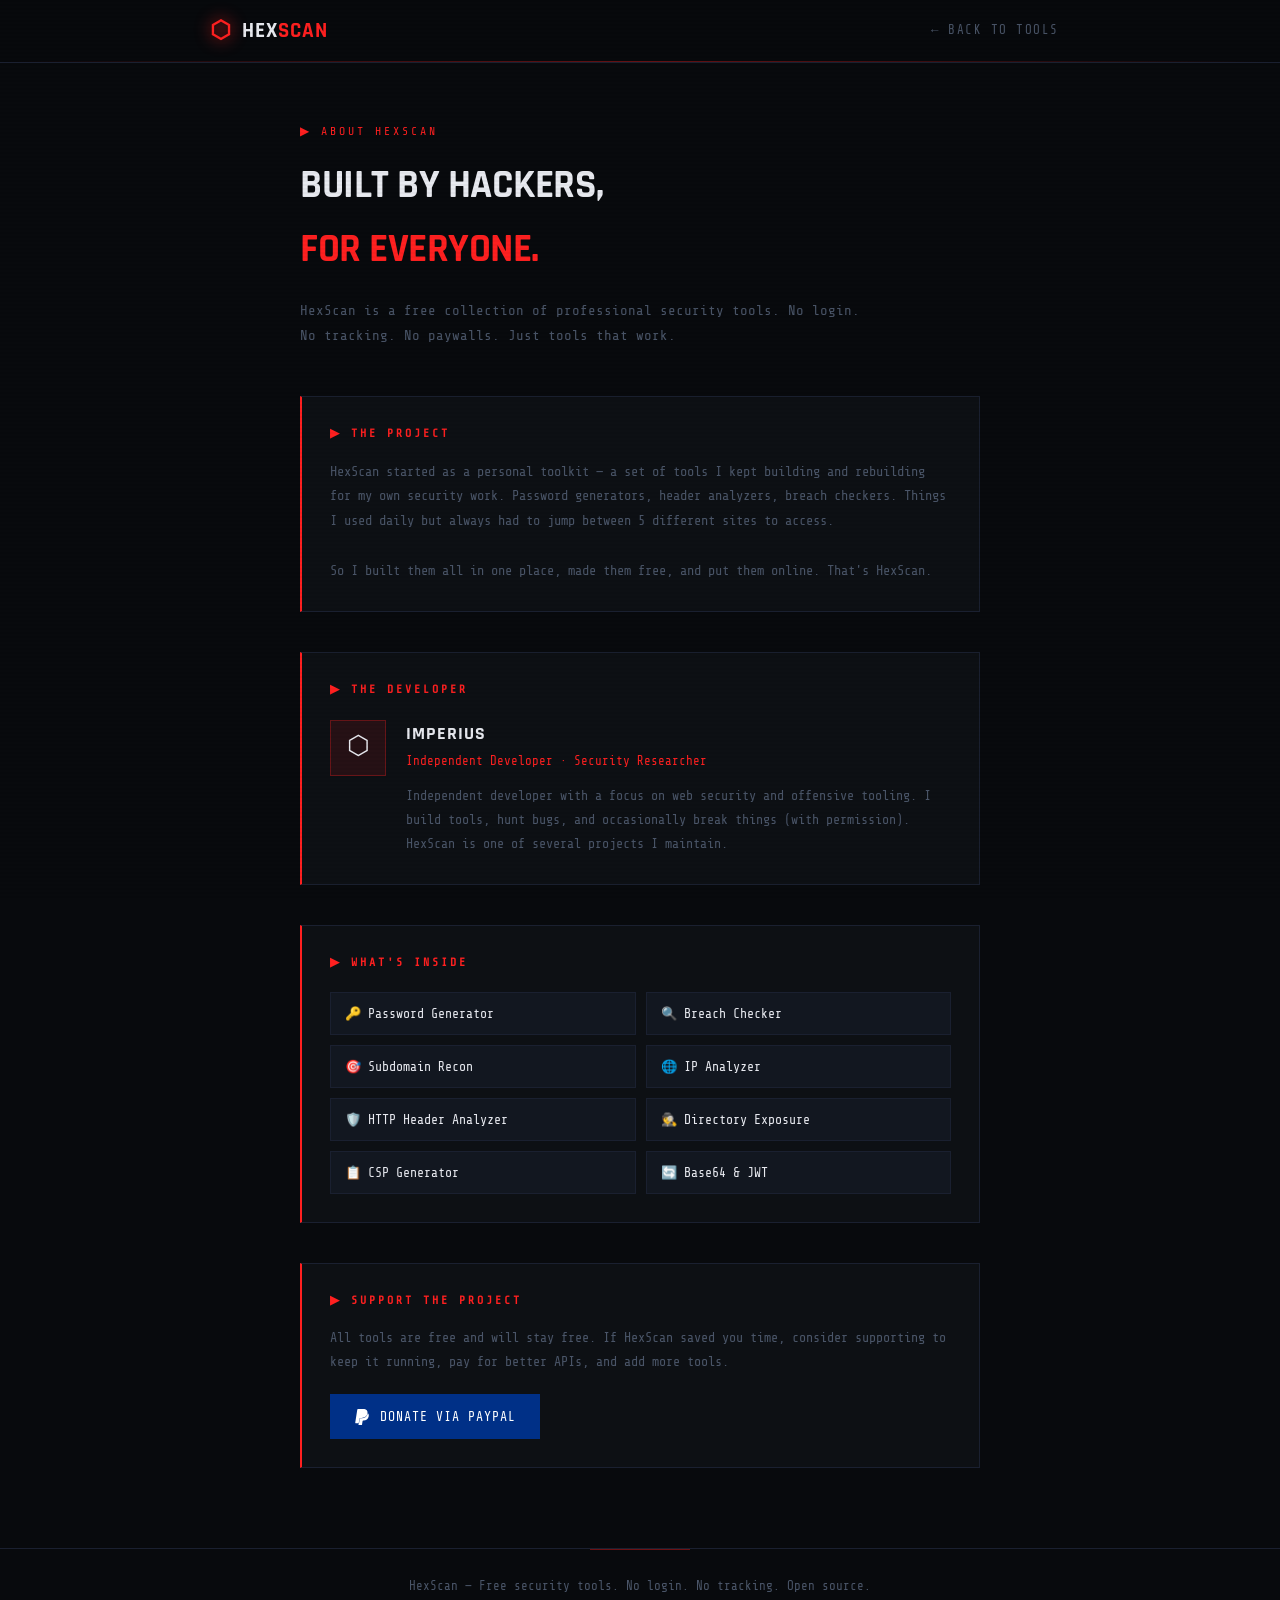
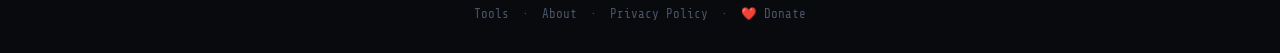
==== about.html @ 9b2f5ca5 "Initial commit - HexScan v1.0" ====
<!DOCTYPE html>
<html lang="en">
<head>
  <meta charset="UTF-8" />
  <meta name="viewport" content="width=device-width, initial-scale=1.0" />
  <title>About — HexScan</title>
  <meta name="description" content="HexScan is a free collection of online security tools built by imperius, an independent developer and security researcher." />
  <meta name="robots" content="index, follow" />
  <link rel="preconnect" href="https://fonts.googleapis.com" />
  <link href="https://fonts.googleapis.com/css2?family=Rajdhani:wght@400;500;600;700&family=Share+Tech+Mono&display=swap" rel="stylesheet" />
  <link rel="stylesheet" href="style.css" />
  <link rel="icon" type="image/svg+xml" href="favicon.svg" />
  <script async src="https://pagead2.googlesyndication.com/pagead/js/adsbygoogle.js?client=ca-pub-3698493513053471" crossorigin="anonymous"></script>
</head>
<body>

  <header class="site-header">
    <div class="container">
      <div class="logo">
        <span class="logo-icon">⬡</span>
        <span class="logo-text">Hex<strong>Scan</strong></span>
      </div>
      <nav class="nav">
        <a href="index.html">← Back to Tools</a>
      </nav>
    </div>
  </header>

  <main class="container" style="max-width:720px; padding-top:60px; padding-bottom:80px;">

    <!-- HERO -->
    <div style="margin-bottom:48px;">
      <div style="font-family:var(--font-mono);font-size:0.72rem;letter-spacing:3px;text-transform:uppercase;color:var(--accent);margin-bottom:12px;">▶ About HexScan</div>
      <h1 style="font-size:2.5rem;font-weight:700;text-transform:uppercase;letter-spacing:-0.5px;margin-bottom:16px;">
        Built by hackers,<br/><span style="color:var(--accent);">for everyone.</span>
      </h1>
      <p style="color:var(--text-muted);font-family:var(--font-mono);font-size:0.88rem;line-height:1.8;max-width:560px;">
        HexScan is a free collection of professional security tools. No login. No tracking. No paywalls. Just tools that work.
      </p>
    </div>

    <!-- ABOUT THE PROJECT -->
    <section style="margin-bottom:40px;padding:28px;background:var(--bg2);border:1px solid var(--border);border-left:2px solid var(--accent);">
      <h2 style="font-size:0.72rem;letter-spacing:3px;text-transform:uppercase;color:var(--accent);font-family:var(--font-mono);margin-bottom:16px;">▶ The Project</h2>
      <p style="color:var(--text-muted);font-family:var(--font-mono);font-size:0.85rem;line-height:1.8;">
        HexScan started as a personal toolkit — a set of tools I kept building and rebuilding for my own security work. Password generators, header analyzers, breach checkers. Things I used daily but always had to jump between 5 different sites to access.
      </p>
      <br/>
      <p style="color:var(--text-muted);font-family:var(--font-mono);font-size:0.85rem;line-height:1.8;">
        So I built them all in one place, made them free, and put them online. That's HexScan.
      </p>
    </section>

    <!-- ABOUT THE DEVELOPER -->
    <section style="margin-bottom:40px;padding:28px;background:var(--bg2);border:1px solid var(--border);border-left:2px solid var(--accent);">
      <h2 style="font-size:0.72rem;letter-spacing:3px;text-transform:uppercase;color:var(--accent);font-family:var(--font-mono);margin-bottom:20px;">▶ The Developer</h2>
      <div style="display:flex;gap:20px;align-items:flex-start;">
        <div style="width:56px;height:56px;background:rgba(255,32,32,0.1);border:1px solid rgba(255,32,32,0.3);display:flex;align-items:center;justify-content:center;font-size:1.6rem;flex-shrink:0;">⬡</div>
        <div>
          <div style="font-size:1.1rem;font-weight:700;letter-spacing:1px;text-transform:uppercase;margin-bottom:4px;">imperius</div>
          <div style="font-family:var(--font-mono);font-size:0.78rem;color:var(--accent);margin-bottom:12px;">Independent Developer · Security Researcher</div>
          <p style="color:var(--text-muted);font-family:var(--font-mono);font-size:0.83rem;line-height:1.8;">
            Independent developer with a focus on web security and offensive tooling. I build tools, hunt bugs, and occasionally break things (with permission). HexScan is one of several projects I maintain.
          </p>
        </div>
      </div>
    </section>

    <!-- TOOLS LIST -->
    <section style="margin-bottom:40px;padding:28px;background:var(--bg2);border:1px solid var(--border);border-left:2px solid var(--accent);">
      <h2 style="font-size:0.72rem;letter-spacing:3px;text-transform:uppercase;color:var(--accent);font-family:var(--font-mono);margin-bottom:20px;">▶ What's Inside</h2>
      <div style="display:grid;grid-template-columns:1fr 1fr;gap:10px;">
        <div style="font-family:var(--font-mono);font-size:0.82rem;padding:10px 14px;background:var(--bg3);border:1px solid var(--border);">🔑 Password Generator</div>
        <div style="font-family:var(--font-mono);font-size:0.82rem;padding:10px 14px;background:var(--bg3);border:1px solid var(--border);">🔍 Breach Checker</div>
        <div style="font-family:var(--font-mono);font-size:0.82rem;padding:10px 14px;background:var(--bg3);border:1px solid var(--border);">🎯 Subdomain Recon</div>
        <div style="font-family:var(--font-mono);font-size:0.82rem;padding:10px 14px;background:var(--bg3);border:1px solid var(--border);">🌐 IP Analyzer</div>
        <div style="font-family:var(--font-mono);font-size:0.82rem;padding:10px 14px;background:var(--bg3);border:1px solid var(--border);">🛡️ HTTP Header Analyzer</div>
        <div style="font-family:var(--font-mono);font-size:0.82rem;padding:10px 14px;background:var(--bg3);border:1px solid var(--border);">🕵️ Directory Exposure</div>
        <div style="font-family:var(--font-mono);font-size:0.82rem;padding:10px 14px;background:var(--bg3);border:1px solid var(--border);">📋 CSP Generator</div>
        <div style="font-family:var(--font-mono);font-size:0.82rem;padding:10px 14px;background:var(--bg3);border:1px solid var(--border);">🔄 Base64 & JWT</div>
      </div>
    </section>

    <!-- SUPPORT -->
    <section style="padding:28px;background:var(--bg2);border:1px solid var(--border);border-left:2px solid var(--accent);">
      <h2 style="font-size:0.72rem;letter-spacing:3px;text-transform:uppercase;color:var(--accent);font-family:var(--font-mono);margin-bottom:16px;">▶ Support the Project</h2>
      <p style="color:var(--text-muted);font-family:var(--font-mono);font-size:0.83rem;line-height:1.8;margin-bottom:20px;">
        All tools are free and will stay free. If HexScan saved you time, consider supporting to keep it running, pay for better APIs, and add more tools.
      </p>
      <a href="https://www.paypal.com/paypalme/imperius06" target="_blank" style="display:inline-flex;align-items:center;gap:10px;padding:12px 24px;background:#003087;color:#fff;text-decoration:none;font-family:var(--font-mono);font-size:0.82rem;letter-spacing:1px;text-transform:uppercase;transition:all 0.2s;">
        <svg width="16" height="16" viewBox="0 0 24 24" fill="currentColor"><path d="M7.076 21.337H2.47a.641.641 0 0 1-.633-.74L4.944.901C5.026.382 5.474 0 5.998 0h7.46c2.57 0 4.578.543 5.69 1.81 1.01 1.15 1.304 2.42 1.012 4.287-.023.143-.047.288-.077.437-.983 5.05-4.349 6.797-8.647 6.797h-2.19c-.524 0-.968.382-1.05.9l-1.12 7.106zm14.146-14.42a3.35 3.35 0 0 0-.607-.541c-.013.076-.026.175-.041.254-.93 4.778-4.005 7.201-9.138 7.201h-2.19a.563.563 0 0 0-.556.479l-1.187 7.527h-.506l-.24 1.516a.56.56 0 0 0 .554.647h3.882c.46 0 .85-.334.922-.788.06-.26.76-4.852.816-5.09a.932.932 0 0 1 .923-.788h.58c3.76 0 6.705-1.528 7.565-5.946.36-1.847.174-3.388-.777-4.471z"/></svg>
        Donate via PayPal
      </a>
    </section>

  </main>

  <footer class="site-footer">
    <div class="container">
      <p>HexScan — Free security tools. No login. No tracking. Open source.</p>
      <p class="footer-links">
        <a href="index.html">Tools</a> · <a href="about.html">About</a> · <a href="privacy.html">Privacy Policy</a> · <a href="https://www.paypal.com/paypalme/imperius06" target="_blank">❤️ Donate</a>
      </p>
    </div>
  </footer>

</body>
</html>
---- style.css ----
/* ═══════════════════════════════════════════
   HexScan — Red Team CSS
   Aesthetic: Aggressive dark / red team ops
   Fonts: Rajdhani (display) + Share Tech Mono
   ═══════════════════════════════════════════ */

@import url('https://fonts.googleapis.com/css2?family=Rajdhani:wght@400;500;600;700&family=Share+Tech+Mono&display=swap');

:root {
  --bg:        #080a0d;
  --bg2:       #0d1014;
  --bg3:       #121720;
  --border:    #1a2030;
  --border2:   #ff2020;
  --accent:    #ff2020;
  --accent2:   #ff6b00;
  --accent3:   #ff0050;
  --green:     #00ff88;
  --red:       #ff2020;
  --yellow:    #ffcc00;
  --text:      #e8eaf0;
  --text-muted:#4a5568;
  --font-display: 'Rajdhani', sans-serif;
  --font-mono:    'Share Tech Mono', monospace;
  --radius: 4px;
  --shadow: 0 0 30px rgba(255,32,32,0.08);
  --glow: 0 0 20px rgba(255,32,32,0.3);
}

*, *::before, *::after { box-sizing: border-box; margin: 0; padding: 0; }
html { scroll-behavior: smooth; }

body {
  background: var(--bg);
  color: var(--text);
  font-family: var(--font-display);
  min-height: 100vh;
  line-height: 1.6;
  cursor: default;
}

/* Scanline overlay effect */
body::before {
  content: '';
  position: fixed;
  inset: 0;
  background: repeating-linear-gradient(
    0deg,
    transparent,
    transparent 2px,
    rgba(0,0,0,0.03) 2px,
    rgba(0,0,0,0.03) 4px
  );
  pointer-events: none;
  z-index: 9999;
}

/* ── LAYOUT ── */
.container {
  max-width: 900px;
  margin: 0 auto;
  padding: 0 20px;
}

/* ── HEADER ── */
.site-header {
  position: sticky;
  top: 0;
  z-index: 100;
  background: rgba(8,10,13,0.95);
  backdrop-filter: blur(12px);
  border-bottom: 1px solid var(--border);
  padding: 12px 0;
}

.site-header::after {
  content: '';
  position: absolute;
  bottom: 0;
  left: 0;
  right: 0;
  height: 1px;
  background: linear-gradient(90deg, transparent, var(--accent), transparent);
  opacity: 0.4;
}

.site-header .container {
  display: flex;
  align-items: center;
  justify-content: space-between;
  flex-wrap: wrap;
  gap: 12px;
}

.logo {
  display: flex;
  align-items: center;
  gap: 10px;
  font-size: 1.3rem;
  font-weight: 700;
  letter-spacing: 1px;
  text-transform: uppercase;
}

.logo-icon {
  color: var(--accent);
  font-size: 1.5rem;
  filter: drop-shadow(0 0 8px var(--accent));
  animation: pulse-red 3s ease-in-out infinite;
}

@keyframes pulse-red {
  0%, 100% { filter: drop-shadow(0 0 6px rgba(255,32,32,0.6)); }
  50%       { filter: drop-shadow(0 0 14px rgba(255,32,32,1)); }
}

.logo-text strong { color: var(--accent); }

.nav {
  display: flex;
  gap: 4px;
  flex-wrap: wrap;
  align-items: center;
}

.nav a {
  color: var(--text-muted);
  text-decoration: none;
  font-size: 0.78rem;
  letter-spacing: 1.5px;
  text-transform: uppercase;
  padding: 5px 10px;
  border: 1px solid transparent;
  transition: all 0.2s;
  font-family: var(--font-mono);
}

.nav a:hover {
  color: var(--accent);
  border-color: rgba(255,32,32,0.3);
  background: rgba(255,32,32,0.05);
}

/* ── NAV DONATE ── */
.nav-donate {
  background: rgba(255,32,32,0.1) !important;
  border: 1px solid rgba(255,32,32,0.4) !important;
  color: var(--accent) !important;
  padding: 5px 12px !important;
  border-radius: 2px !important;
}

.nav-donate:hover {
  background: rgba(255,32,32,0.2) !important;
  box-shadow: var(--glow) !important;
}

/* ── HERO ── */
.hero {
  position: relative;
  overflow: hidden;
  padding: 80px 0 60px;
  text-align: center;
}

/* Grid background */
.hero-grid-bg {
  position: absolute;
  inset: 0;
  background-image:
    linear-gradient(rgba(255,32,32,0.06) 1px, transparent 1px),
    linear-gradient(90deg, rgba(255,32,32,0.06) 1px, transparent 1px);
  background-size: 40px 40px;
  mask-image: radial-gradient(ellipse 80% 70% at 50% 50%, black 20%, transparent 100%);
  pointer-events: none;
}

/* Corner brackets */
.hero::before, .hero::after {
  content: '';
  position: absolute;
  width: 60px;
  height: 60px;
  border-color: var(--accent);
  border-style: solid;
  opacity: 0.3;
}
.hero::before { top: 20px; left: 20px; border-width: 2px 0 0 2px; }
.hero::after  { bottom: 20px; right: 20px; border-width: 0 2px 2px 0; }

.hero-badge {
  display: inline-flex;
  align-items: center;
  gap: 8px;
  background: rgba(255,32,32,0.08);
  border: 1px solid rgba(255,32,32,0.3);
  color: var(--accent);
  font-family: var(--font-mono);
  font-size: 0.72rem;
  letter-spacing: 2px;
  text-transform: uppercase;
  padding: 5px 16px;
  margin-bottom: 28px;
  animation: fadeDown 0.5s ease both;
}

.hero-badge::before {
  content: '▶';
  font-size: 0.6rem;
  animation: blink 1s step-end infinite;
}

@keyframes blink { 50% { opacity: 0; } }

.hero-title {
  font-size: clamp(2.4rem, 7vw, 4.5rem);
  font-weight: 700;
  line-height: 1.05;
  letter-spacing: -1px;
  text-transform: uppercase;
  margin-bottom: 16px;
  animation: fadeDown 0.5s 0.1s ease both;
}

.hero-title em {
  font-style: normal;
  color: var(--accent);
  text-shadow: 0 0 30px rgba(255,32,32,0.5), 0 0 60px rgba(255,32,32,0.2);
}

.hero-subtitle {
  color: var(--text-muted);
  font-size: 0.95rem;
  font-family: var(--font-mono);
  max-width: 500px;
  margin: 0 auto 36px;
  animation: fadeDown 0.5s 0.2s ease both;
}

.hero-tools-grid {
  display: flex;
  flex-wrap: wrap;
  gap: 8px;
  justify-content: center;
  animation: fadeDown 0.5s 0.3s ease both;
}

.hero-chip {
  background: var(--bg3);
  border: 1px solid var(--border);
  color: var(--text-muted);
  text-decoration: none;
  padding: 6px 14px;
  font-family: var(--font-mono);
  font-size: 0.78rem;
  letter-spacing: 0.5px;
  transition: all 0.2s;
  clip-path: polygon(8px 0%, 100% 0%, calc(100% - 8px) 100%, 0% 100%);
}

.hero-chip:hover {
  border-color: var(--accent);
  color: var(--accent);
  background: rgba(255,32,32,0.08);
  box-shadow: 0 0 12px rgba(255,32,32,0.2);
}

/* ── TOOLS CONTAINER ── */
.tools-container {
  display: flex;
  flex-direction: column;
  gap: 24px;
  padding-top: 40px;
  padding-bottom: 80px;
}

/* ── CATEGORY HEADERS ── */
.category-header {
  display: flex;
  align-items: center;
  gap: 14px;
  margin: 48px 0 20px;
  padding-bottom: 14px;
  border-bottom: 1px solid var(--border);
  position: relative;
}

.category-header:first-child { margin-top: 0; }

.category-header::after {
  content: '';
  position: absolute;
  bottom: -1px;
  left: 0;
  width: 80px;
  height: 1px;
  background: var(--accent);
  box-shadow: 0 0 8px var(--accent);
}

.category-icon { font-size: 1.2rem; }

.category-title {
  font-family: var(--font-mono);
  font-size: 0.7rem;
  font-weight: 700;
  letter-spacing: 3px;
  text-transform: uppercase;
  color: var(--accent);
}

.category-desc {
  font-size: 0.78rem;
  color: var(--text-muted);
  font-family: var(--font-mono);
  margin-top: 2px;
}

.category-line {
  flex: 1;
  height: 1px;
  background: linear-gradient(to right, var(--border), transparent);
}

/* ── TOOL CARDS ── */
.tool-card {
  background: var(--bg2);
  border: 1px solid var(--border);
  border-left: 2px solid var(--accent);
  overflow: hidden;
  box-shadow: var(--shadow);
  transition: border-color 0.3s, box-shadow 0.3s;
  position: relative;
}

.tool-card::before {
  content: '';
  position: absolute;
  top: 0;
  left: 0;
  right: 0;
  height: 1px;
  background: linear-gradient(90deg, var(--accent), transparent);
  opacity: 0;
  transition: opacity 0.3s;
}

.tool-card:hover {
  border-color: rgba(255,32,32,0.4);
  box-shadow: 0 0 30px rgba(255,32,32,0.1), inset 0 0 30px rgba(255,32,32,0.02);
}

.tool-card:hover::before { opacity: 1; }

.tool-header {
  display: flex;
  align-items: flex-start;
  gap: 16px;
  padding: 22px 26px 0;
}

.tool-icon { font-size: 1.6rem; line-height: 1; }

.tool-title {
  font-size: 1.1rem;
  font-weight: 700;
  letter-spacing: 1px;
  text-transform: uppercase;
  color: var(--text);
}

.tool-desc {
  color: var(--text-muted);
  font-size: 0.82rem;
  margin-top: 3px;
  font-family: var(--font-mono);
}

.tool-body { padding: 18px 26px 26px; }

/* ── INPUTS ── */
.text-input {
  background: var(--bg3);
  border: 1px solid var(--border);
  border-radius: 0;
  color: var(--text);
  font-family: var(--font-mono);
  font-size: 0.88rem;
  padding: 10px 14px;
  width: 100%;
  transition: border-color 0.2s, box-shadow 0.2s;
  outline: none;
}

.text-input:focus {
  border-color: var(--accent);
  box-shadow: 0 0 0 1px rgba(255,32,32,0.3), inset 0 0 10px rgba(255,32,32,0.03);
}

.textarea {
  background: var(--bg3);
  border: 1px solid var(--border);
  border-radius: 0;
  color: var(--text);
  font-family: var(--font-mono);
  font-size: 0.82rem;
  padding: 12px 14px;
  width: 100%;
  min-height: 100px;
  resize: vertical;
  outline: none;
  transition: border-color 0.2s;
}

.textarea.tall { min-height: 130px; }
.textarea:focus { border-color: var(--accent); }

.input-row {
  display: flex;
  gap: 8px;
  align-items: stretch;
}

.input-row .text-input { flex: 1; }

/* ── BUTTONS ── */
.btn-primary {
  background: var(--accent);
  color: #000;
  border: none;
  border-radius: 0;
  font-family: var(--font-mono);
  font-weight: 700;
  font-size: 0.82rem;
  padding: 10px 22px;
  cursor: pointer;
  margin-top: 12px;
  transition: all 0.2s;
  letter-spacing: 1.5px;
  text-transform: uppercase;
  position: relative;
  overflow: hidden;
}

.btn-primary::before {
  content: '';
  position: absolute;
  top: 0; left: -100%;
  width: 100%; height: 100%;
  background: linear-gradient(90deg, transparent, rgba(255,255,255,0.2), transparent);
  transition: left 0.4s;
}

.btn-primary:hover {
  background: #ff4444;
  box-shadow: 0 0 20px rgba(255,32,32,0.5);
  transform: translateY(-1px);
}

.btn-primary:hover::before { left: 100%; }
.btn-primary:active { transform: translateY(0); }

.copy-btn {
  background: transparent;
  border: 1px solid var(--border);
  color: var(--text-muted);
  border-radius: 0;
  font-family: var(--font-mono);
  font-size: 0.72rem;
  padding: 4px 10px;
  cursor: pointer;
  transition: all 0.2s;
  white-space: nowrap;
  letter-spacing: 1px;
  text-transform: uppercase;
}

.copy-btn:hover {
  border-color: var(--accent);
  color: var(--accent);
  box-shadow: 0 0 8px rgba(255,32,32,0.2);
}

/* ── OUTPUT BOX ── */
.output-box {
  display: flex;
  align-items: center;
  justify-content: space-between;
  gap: 12px;
  background: var(--bg3);
  border: 1px solid var(--border);
  border-left: 2px solid var(--accent);
  padding: 12px 14px;
  margin-top: 12px;
  min-height: 46px;
}

.mono {
  font-family: var(--font-mono);
  font-size: 0.88rem;
  word-break: break-all;
  flex: 1;
}

.small { font-size: 0.78rem; }

/* ── OPTIONS ROW ── */
.options-row {
  display: flex;
  flex-wrap: wrap;
  gap: 16px;
  margin-top: 12px;
  font-size: 0.82rem;
  color: var(--text-muted);
  font-family: var(--font-mono);
  align-items: center;
}

.options-row label {
  display: flex;
  align-items: center;
  gap: 6px;
  cursor: pointer;
}

.options-row input[type="checkbox"] { accent-color: var(--accent); }
.options-row input[type="range"] { accent-color: var(--accent); width: 100px; }

/* ── STRENGTH BAR ── */
.strength-bar-wrap {
  display: flex;
  align-items: center;
  gap: 10px;
  margin-top: 10px;
}

.strength-bar {
  height: 3px;
  border-radius: 0;
  transition: width 0.3s, background 0.3s;
  width: 0%;
  box-shadow: 0 0 6px currentColor;
}

/* ── TABS ── */
.tabs {
  display: flex;
  gap: 0;
  margin-bottom: 14px;
  border-bottom: 1px solid var(--border);
}

.tab {
  background: transparent;
  border: none;
  border-bottom: 2px solid transparent;
  color: var(--text-muted);
  font-family: var(--font-mono);
  font-size: 0.78rem;
  letter-spacing: 1.5px;
  text-transform: uppercase;
  padding: 8px 16px;
  cursor: pointer;
  margin-bottom: -1px;
  transition: all 0.2s;
}

.tab.active {
  color: var(--accent);
  border-bottom-color: var(--accent);
  text-shadow: 0 0 8px rgba(255,32,32,0.5);
}

.tab:hover:not(.active) { color: var(--text); }

.tab-panel { display: none; }
.tab-panel.active { display: block; }

/* ── RESULTS ── */
.result-box {
  margin-top: 12px;
  padding: 12px 16px;
  border-left: 3px solid var(--border);
  font-family: var(--font-mono);
  font-size: 0.85rem;
  background: var(--bg3);
}

.result-box.safe    { border-left-color: var(--green); color: var(--green); background: rgba(0,255,136,0.04); }
.result-box.danger  { border-left-color: var(--red);   color: var(--red);   background: rgba(255,32,32,0.04); }
.result-box.warning { border-left-color: var(--yellow); color: var(--yellow); background: rgba(255,204,0,0.04); }

.result-list {
  margin-top: 14px;
  display: flex;
  flex-direction: column;
  gap: 6px;
}

.result-item {
  display: flex;
  align-items: flex-start;
  gap: 10px;
  padding: 10px 14px;
  border: 1px solid var(--border);
  font-size: 0.83rem;
  background: var(--bg3);
  transition: border-color 0.2s;
}

.result-item.pass { border-left: 3px solid var(--green); }
.result-item.fail { border-left: 3px solid var(--red); }
.result-item.warn { border-left: 3px solid var(--yellow); }

.result-item .label {
  font-weight: 700;
  min-width: 200px;
  font-family: var(--font-mono);
  font-size: 0.8rem;
  letter-spacing: 0.5px;
}

.result-item .detail { color: var(--text-muted); font-family: var(--font-mono); font-size: 0.78rem; }

/* ── CODE OUTPUT ── */
.code-output {
  background: var(--bg3);
  border: 1px solid var(--border);
  border-left: 2px solid var(--accent);
  padding: 14px;
  font-family: var(--font-mono);
  font-size: 0.78rem;
  overflow-x: auto;
  margin-top: 12px;
  white-space: pre-wrap;
  word-break: break-all;
}

/* ── CSP GRID ── */
.csp-grid { display: flex; flex-direction: column; gap: 10px; }

.csp-row {
  display: grid;
  grid-template-columns: 130px 1fr;
  align-items: center;
  gap: 12px;
}

.csp-row label {
  font-family: var(--font-mono);
  font-size: 0.78rem;
  color: var(--accent);
  text-align: right;
  letter-spacing: 0.5px;
}

/* ── MISC ── */
.hidden { display: none !important; }
.mt { margin-top: 12px; }

.tool-note {
  font-size: 0.75rem;
  color: var(--text-muted);
  margin-top: 10px;
  font-family: var(--font-mono);
}

.tool-note a { color: var(--accent); text-decoration: none; }

/* ── AD SLOT ── */
.ad-slot {
  text-align: center;
  padding: 20px 0;
  min-height: 90px;
  background: var(--bg2);
  border: 1px dashed var(--border);
  display: flex;
  align-items: center;
  justify-content: center;
  color: var(--text-muted);
  font-size: 0.72rem;
  font-family: var(--font-mono);
}

/* ── TOAST ── */
.toast {
  position: fixed;
  bottom: 24px;
  right: 24px;
  background: var(--accent);
  color: #000;
  font-family: var(--font-mono);
  font-weight: 700;
  padding: 10px 20px;
  font-size: 0.82rem;
  letter-spacing: 1px;
  text-transform: uppercase;
  opacity: 0;
  transform: translateY(10px);
  transition: all 0.3s;
  pointer-events: none;
  z-index: 999;
  clip-path: polygon(8px 0%, 100% 0%, calc(100% - 8px) 100%, 0% 100%);
}

.toast.show { opacity: 1; transform: translateY(0); }

/* ── DONATION SECTION ── */
.donation-section { padding: 40px 0 20px; }

.donation-card {
  background: var(--bg2);
  border: 1px solid var(--border);
  border-left: 2px solid var(--accent);
  padding: 32px 36px;
  display: flex;
  align-items: center;
  justify-content: space-between;
  gap: 32px;
  flex-wrap: wrap;
  position: relative;
  overflow: hidden;
}

.donation-card::before {
  content: '';
  position: absolute;
  top: 0; left: 0; right: 0;
  height: 1px;
  background: linear-gradient(90deg, var(--accent), transparent);
  opacity: 0.5;
}

.donation-left { display: flex; gap: 20px; align-items: flex-start; flex: 1; }
.donation-icon { font-size: 2rem; line-height: 1; }

.donation-title {
  font-size: 1.1rem;
  font-weight: 700;
  letter-spacing: 2px;
  text-transform: uppercase;
  margin-bottom: 8px;
  color: var(--text);
}

.donation-desc {
  color: var(--text-muted);
  font-size: 0.82rem;
  font-family: var(--font-mono);
  max-width: 380px;
  line-height: 1.6;
  margin-bottom: 14px;
}

.donation-perks { display: flex; gap: 8px; flex-wrap: wrap; }

.perk {
  background: rgba(255,32,32,0.08);
  border: 1px solid rgba(255,32,32,0.25);
  color: var(--accent);
  font-size: 0.72rem;
  padding: 3px 10px;
  font-family: var(--font-mono);
  letter-spacing: 1px;
}

.donation-right { display: flex; flex-direction: column; align-items: center; gap: 8px; }

.donation-btn {
  display: flex;
  align-items: center;
  gap: 10px;
  padding: 12px 24px;
  font-family: var(--font-mono);
  font-weight: 700;
  font-size: 0.82rem;
  text-decoration: none;
  transition: all 0.2s;
  white-space: nowrap;
  letter-spacing: 1px;
  text-transform: uppercase;
}

.donation-btn.paypal {
  background: #003087;
  color: #fff;
  border: 1px solid #003087;
}

.donation-btn.paypal:hover {
  background: #0070e0;
  box-shadow: 0 0 20px rgba(0,112,224,0.4);
  transform: translateY(-2px);
}

.donation-note { font-size: 0.72rem; color: var(--text-muted); font-family: var(--font-mono); }

/* ── FOOTER ── */
.site-footer {
  border-top: 1px solid var(--border);
  padding: 28px 0;
  text-align: center;
  color: var(--text-muted);
  font-size: 0.78rem;
  font-family: var(--font-mono);
  position: relative;
}

.site-footer::before {
  content: '';
  position: absolute;
  top: 0; left: 50%;
  transform: translateX(-50%);
  width: 100px;
  height: 1px;
  background: var(--accent);
  opacity: 0.4;
}

.footer-links { margin-top: 8px; }
.footer-links a { color: var(--text-muted); text-decoration: none; margin: 0 6px; transition: color 0.2s; }
.footer-links a:hover { color: var(--accent); }

/* ── ANIMATIONS ── */
@keyframes fadeDown {
  from { opacity: 0; transform: translateY(-12px); }
  to   { opacity: 1; transform: translateY(0); }
}

/* ── RESPONSIVE ── */
@media (max-width: 600px) {
  .tool-header { flex-direction: column; gap: 8px; }
  .csp-row { grid-template-columns: 1fr; }
  .csp-row label { text-align: left; }
  .input-row { flex-direction: column; }
  .nav a { font-size: 0.7rem; padding: 4px 6px; }
  .donation-card { padding: 20px; }
  .donation-left { flex-direction: column; gap: 10px; }
  .hero-title { letter-spacing: -0.5px; }
}
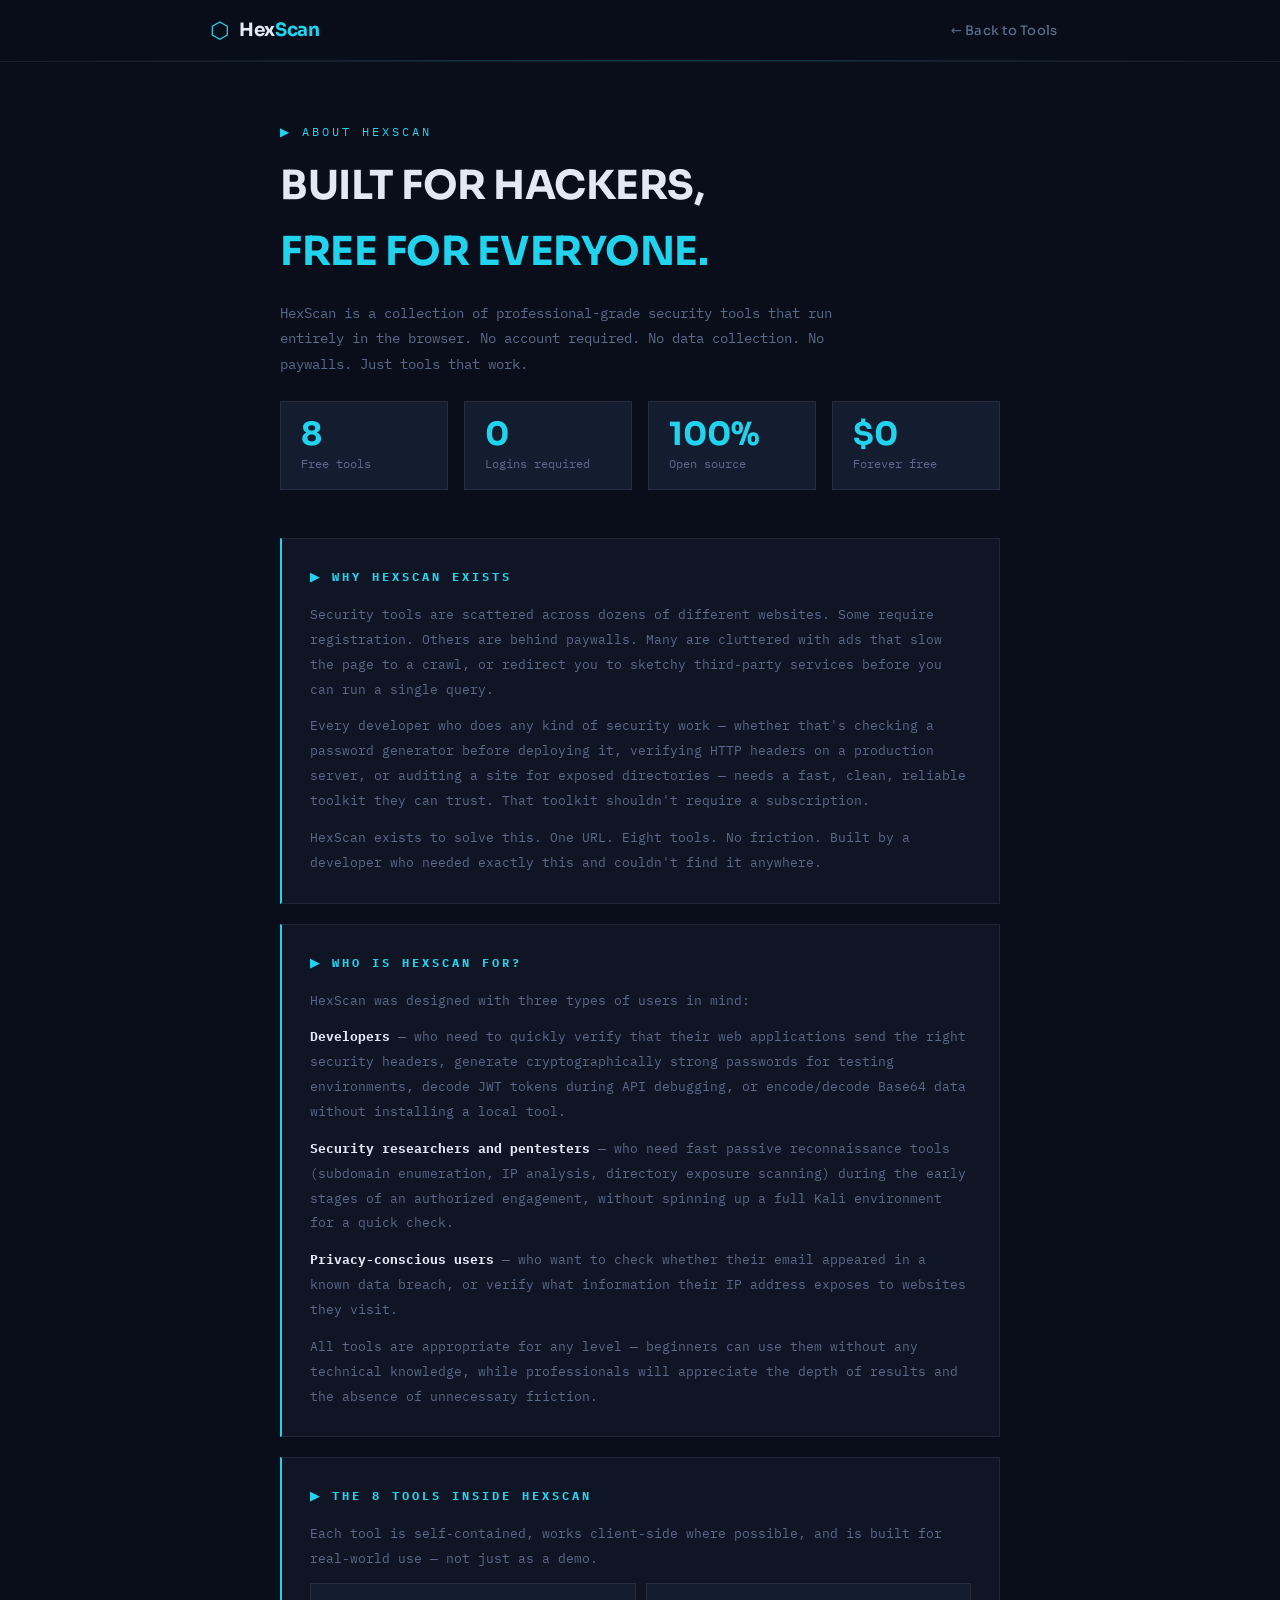
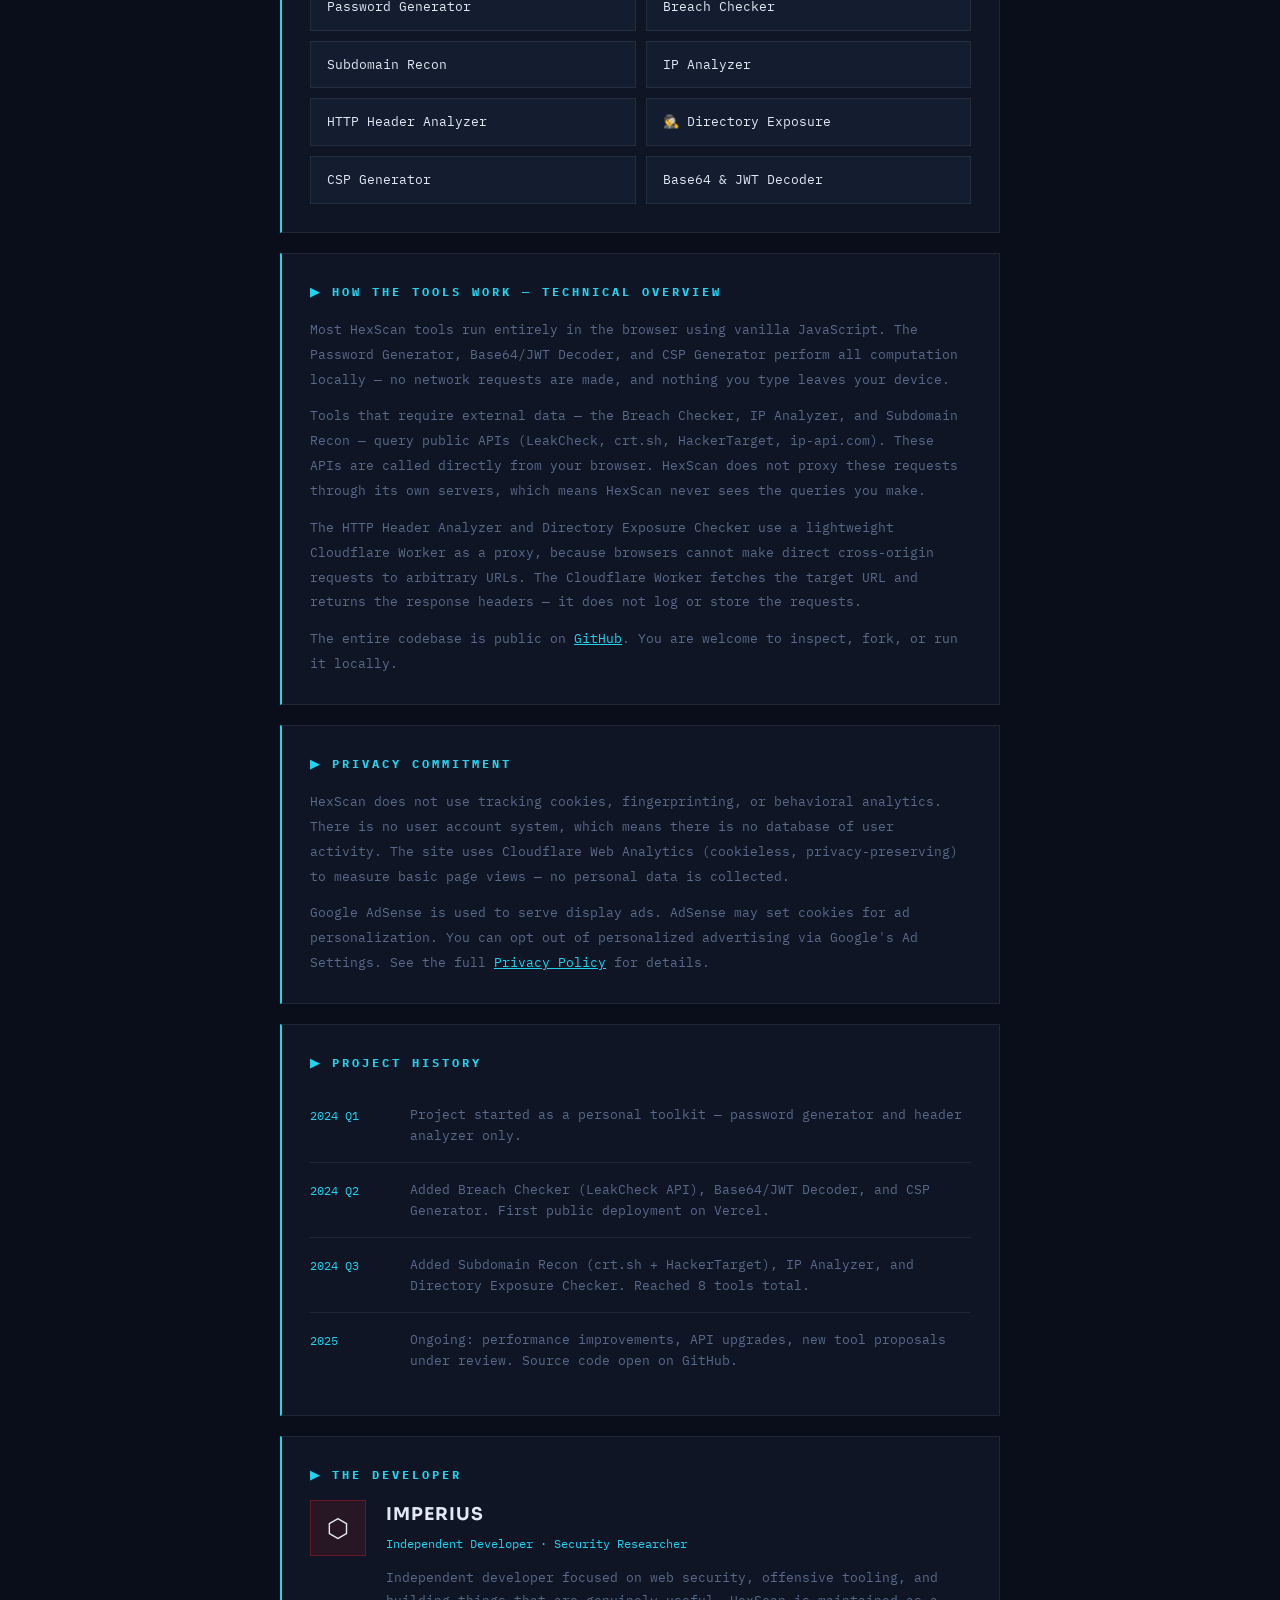
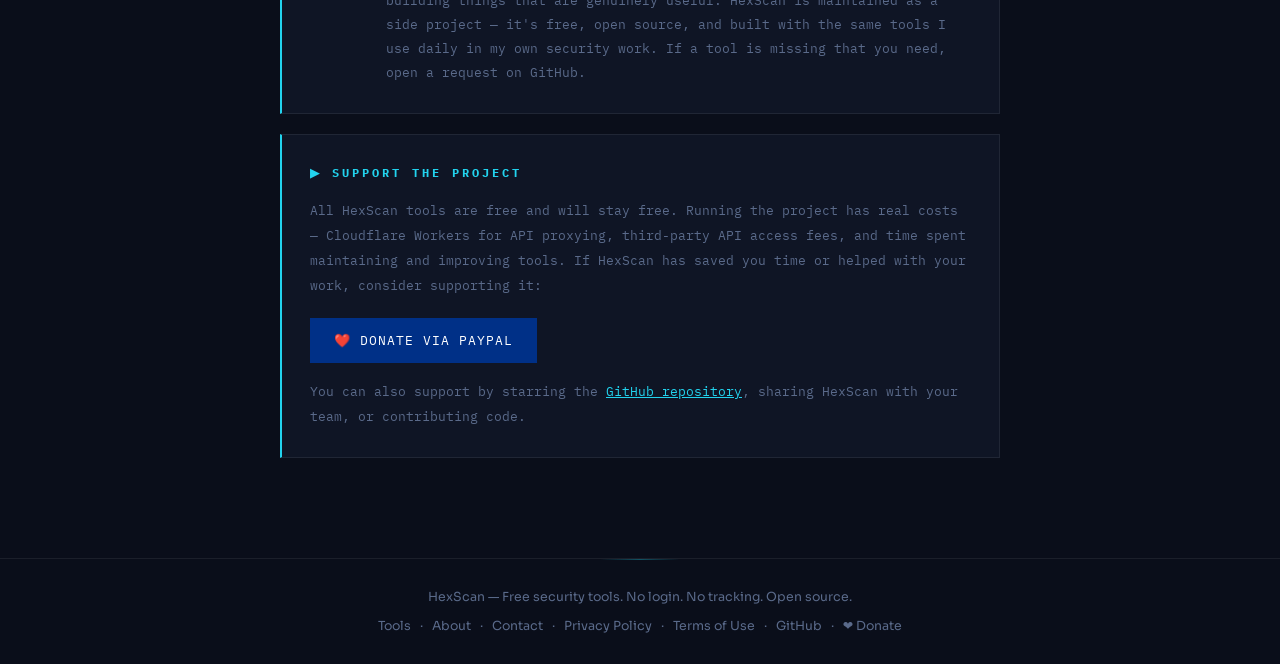
==== commit b88012aa: "Revise About page content and layout Updated the About page with new content and structure, includin" ====
--- a/about.html
+++ b/about.html
@@ -1,108 +1,184 @@
 <!DOCTYPE html>
 <html lang="en">
 <head>
-  <meta charset="UTF-8" />
-  <meta name="viewport" content="width=device-width, initial-scale=1.0" />
-  <title>About — HexScan</title>
-  <meta name="description" content="HexScan is a free collection of online security tools built by imperius, an independent developer and security researcher." />
-  <meta name="robots" content="index, follow" />
-  <link rel="preconnect" href="https://fonts.googleapis.com" />
-  <link href="https://fonts.googleapis.com/css2?family=Rajdhani:wght@400;500;600;700&family=Share+Tech+Mono&display=swap" rel="stylesheet" />
-  <link rel="stylesheet" href="style.css" />
-  <link rel="icon" type="image/svg+xml" href="favicon.svg" />
-  <script async src="https://pagead2.googlesyndication.com/pagead/js/adsbygoogle.js?client=ca-pub-3698493513053471" crossorigin="anonymous"></script>
+<meta charset="UTF-8" />
+<meta name="viewport" content="width=device-width, initial-scale=1.0" />
+<title>About HexScan — Free Security Tools for Developers & Pentesters</title>
+<meta name="description" content="HexScan is a free, open-source collection of 8 professional security tools built for developers and pentesters. No login, no tracking, no paywalls. Learn about the project, its mission, and the tools inside." />
+<meta name="robots" content="index, follow" />
+<link rel="canonical" href="https://hexscan-tools.vercel.app/about.html" />
+<meta property="og:title" content="About HexScan — Free Security Tools" />
+<meta property="og:description" content="HexScan is a free collection of online security tools built by imperius, an independent developer and security researcher." />
+<meta property="og:url" content="https://hexscan-tools.vercel.app/about.html" />
+<meta property="og:type" content="website" />
+<link rel="preconnect" href="https://fonts.googleapis.com" />
+<link href="https://fonts.googleapis.com/css2?family=Rajdhani:wght@400;500;600;700&family=Share+Tech+Mono&display=swap" rel="stylesheet" />
+<link rel="stylesheet" href="style.css" />
+<link rel="icon" type="image/svg+xml" href="favicon.svg" />
+<script async src="https://pagead2.googlesyndication.com/pagead/js/adsbygoogle.js?client=ca-pub-3698493513053471" crossorigin="anonymous"></script>
+<style>
+  .about-section { padding: 28px; background: var(--bg2); border: 1px solid var(--border); border-left: 2px solid var(--accent); margin-bottom: 20px; }
+  .about-section h2 { font-family: var(--font-mono); font-size: 0.72rem; letter-spacing: 3px; text-transform: uppercase; color: var(--accent); margin-bottom: 16px; }
+  .about-section p { font-family: var(--font-mono); font-size: 0.84rem; color: var(--text-muted); line-height: 1.85; margin-bottom: 12px; }
+  .about-section p:last-child { margin-bottom: 0; }
+  .tool-grid-about { display: grid; grid-template-columns: 1fr 1fr; gap: 10px; margin-top: 8px; }
+  .tool-chip-about { font-family: var(--font-mono); font-size: 0.82rem; padding: 12px 16px; background: var(--bg3); border: 1px solid var(--border); color: var(--text); text-decoration: none; transition: border-color 0.2s; display: block; }
+  .tool-chip-about:hover { border-color: rgba(255,32,32,0.4); color: var(--accent); }
+  .stat-row { display: flex; gap: 16px; margin-top: 8px; flex-wrap: wrap; }
+  .stat-box { padding: 16px 20px; background: var(--bg3); border: 1px solid var(--border); flex: 1; min-width: 120px; }
+  .stat-num { font-size: 2rem; font-weight: 700; color: var(--accent); font-family: var(--font-sans); display: block; line-height: 1; }
+  .stat-label { font-family: var(--font-mono); font-size: 0.72rem; color: var(--text-muted); margin-top: 4px; display: block; }
+  .timeline-item { display: flex; gap: 20px; padding: 16px 0; border-bottom: 1px solid var(--border); }
+  .timeline-item:last-child { border-bottom: none; }
+  .timeline-date { font-family: var(--font-mono); font-size: 0.72rem; color: var(--accent); min-width: 80px; padding-top: 2px; }
+  .timeline-text { font-family: var(--font-mono); font-size: 0.82rem; color: var(--text-muted); line-height: 1.6; }
+  @media (max-width: 600px) { .tool-grid-about { grid-template-columns: 1fr; } .stat-row { flex-direction: column; } }
+</style>
 </head>
 <body>
+<header class="site-header">
+  <div class="container">
+    <div class="logo">
+      <span class="logo-icon">⬡</span>
+      <span class="logo-text">Hex<strong>Scan</strong></span>
+    </div>
+    <nav class="nav">
+      <a href="index.html">← Back to Tools</a>
+    </nav>
+  </div>
+</header>
 
-  <header class="site-header">
-    <div class="container">
-      <div class="logo">
-        <span class="logo-icon">⬡</span>
-        <span class="logo-text">Hex<strong>Scan</strong></span>
+<main class="container" style="max-width:760px; padding-top:60px; padding-bottom:80px;">
+
+  <!-- HERO -->
+  <div style="margin-bottom:48px;">
+    <div style="font-family:var(--font-mono);font-size:0.72rem;letter-spacing:3px;text-transform:uppercase;color:var(--accent);margin-bottom:12px;">▶ About HexScan</div>
+    <h1 style="font-size:2.5rem;font-weight:700;text-transform:uppercase;letter-spacing:-0.5px;margin-bottom:16px;">
+      Built for hackers,<br/><span style="color:var(--accent);">free for everyone.</span>
+    </h1>
+    <p style="color:var(--text-muted);font-family:var(--font-mono);font-size:0.88rem;line-height:1.8;max-width:600px;">
+      HexScan is a collection of professional-grade security tools that run entirely in the browser.
+      No account required. No data collection. No paywalls. Just tools that work.
+    </p>
+    <div class="stat-row" style="margin-top:24px;">
+      <div class="stat-box"><span class="stat-num">8</span><span class="stat-label">Free tools</span></div>
+      <div class="stat-box"><span class="stat-num">0</span><span class="stat-label">Logins required</span></div>
+      <div class="stat-box"><span class="stat-num">100%</span><span class="stat-label">Open source</span></div>
+      <div class="stat-box"><span class="stat-num">$0</span><span class="stat-label">Forever free</span></div>
+    </div>
+  </div>
+
+  <!-- THE PROBLEM -->
+  <div class="about-section">
+    <h2>▶ Why HexScan exists</h2>
+    <p>Security tools are scattered across dozens of different websites. Some require registration. Others are behind paywalls. Many are cluttered with ads that slow the page to a crawl, or redirect you to sketchy third-party services before you can run a single query.</p>
+    <p>Every developer who does any kind of security work — whether that's checking a password generator before deploying it, verifying HTTP headers on a production server, or auditing a site for exposed directories — needs a fast, clean, reliable toolkit they can trust. That toolkit shouldn't require a subscription.</p>
+    <p>HexScan exists to solve this. One URL. Eight tools. No friction. Built by a developer who needed exactly this and couldn't find it anywhere.</p>
+  </div>
+
+  <!-- WHO IT'S FOR -->
+  <div class="about-section">
+    <h2>▶ Who is HexScan for?</h2>
+    <p>HexScan was designed with three types of users in mind:</p>
+    <p><strong style="color:var(--text)">Developers</strong> — who need to quickly verify that their web applications send the right security headers, generate cryptographically strong passwords for testing environments, decode JWT tokens during API debugging, or encode/decode Base64 data without installing a local tool.</p>
+    <p><strong style="color:var(--text)">Security researchers and pentesters</strong> — who need fast passive reconnaissance tools (subdomain enumeration, IP analysis, directory exposure scanning) during the early stages of an authorized engagement, without spinning up a full Kali environment for a quick check.</p>
+    <p><strong style="color:var(--text)">Privacy-conscious users</strong> — who want to check whether their email appeared in a known data breach, or verify what information their IP address exposes to websites they visit.</p>
+    <p>All tools are appropriate for any level — beginners can use them without any technical knowledge, while professionals will appreciate the depth of results and the absence of unnecessary friction.</p>
+  </div>
+
+  <!-- THE TOOLS -->
+  <div class="about-section">
+    <h2>▶ The 8 tools inside HexScan</h2>
+    <p>Each tool is self-contained, works client-side where possible, and is built for real-world use — not just as a demo.</p>
+    <div class="tool-grid-about">
+      <a href="tools/password-generator.html" class="tool-chip-about"> Password Generator</a>
+      <a href="tools/breach-checker.html" class="tool-chip-about"> Breach Checker</a>
+      <a href="tools/subdomain-recon.html" class="tool-chip-about"> Subdomain Recon</a>
+      <a href="tools/ip-analyzer.html" class="tool-chip-about">IP Analyzer</a>
+      <a href="tools/http-header-analyzer.html" class="tool-chip-about"> HTTP Header Analyzer</a>
+      <a href="tools/directory-exposure.html" class="tool-chip-about">🕵️ Directory Exposure</a>
+      <a href="tools/csp-generator.html" class="tool-chip-about"> CSP Generator</a>
+      <a href="tools/base64-jwt.html" class="tool-chip-about"> Base64 &amp; JWT Decoder</a>
+    </div>
+  </div>
+
+  <!-- HOW IT WORKS -->
+  <div class="about-section">
+    <h2>▶ How the tools work — technical overview</h2>
+    <p>Most HexScan tools run entirely in the browser using vanilla JavaScript. The Password Generator, Base64/JWT Decoder, and CSP Generator perform all computation locally — no network requests are made, and nothing you type leaves your device.</p>
+    <p>Tools that require external data — the Breach Checker, IP Analyzer, and Subdomain Recon — query public APIs (LeakCheck, crt.sh, HackerTarget, ip-api.com). These APIs are called directly from your browser. HexScan does not proxy these requests through its own servers, which means HexScan never sees the queries you make.</p>
+    <p>The HTTP Header Analyzer and Directory Exposure Checker use a lightweight Cloudflare Worker as a proxy, because browsers cannot make direct cross-origin requests to arbitrary URLs. The Cloudflare Worker fetches the target URL and returns the response headers — it does not log or store the requests.</p>
+    <p>The entire codebase is public on <a href="https://github.com/imperius06/hexscan" target="_blank" style="color:var(--accent)">GitHub</a>. You are welcome to inspect, fork, or run it locally.</p>
+  </div>
+
+  <!-- PRIVACY COMMITMENT -->
+  <div class="about-section">
+    <h2>▶ Privacy commitment</h2>
+    <p>HexScan does not use tracking cookies, fingerprinting, or behavioral analytics. There is no user account system, which means there is no database of user activity. The site uses Cloudflare Web Analytics (cookieless, privacy-preserving) to measure basic page views — no personal data is collected.</p>
+    <p>Google AdSense is used to serve display ads. AdSense may set cookies for ad personalization. You can opt out of personalized advertising via Google's Ad Settings. See the full <a href="privacy.html" style="color:var(--accent)">Privacy Policy</a> for details.</p>
+  </div>
+
+  <!-- TIMELINE / ROADMAP -->
+  <div class="about-section">
+    <h2>▶ Project history</h2>
+    <div class="timeline-item">
+      <div class="timeline-date">2024 Q1</div>
+      <div class="timeline-text">Project started as a personal toolkit — password generator and header analyzer only.</div>
+    </div>
+    <div class="timeline-item">
+      <div class="timeline-date">2024 Q2</div>
+      <div class="timeline-text">Added Breach Checker (LeakCheck API), Base64/JWT Decoder, and CSP Generator. First public deployment on Vercel.</div>
+    </div>
+    <div class="timeline-item">
+      <div class="timeline-date">2024 Q3</div>
+      <div class="timeline-text">Added Subdomain Recon (crt.sh + HackerTarget), IP Analyzer, and Directory Exposure Checker. Reached 8 tools total.</div>
+    </div>
+    <div class="timeline-item">
+      <div class="timeline-date">2025</div>
+      <div class="timeline-text">Ongoing: performance improvements, API upgrades, new tool proposals under review. Source code open on GitHub.</div>
+    </div>
+  </div>
+
+  <!-- ABOUT THE DEV -->
+  <div class="about-section">
+    <h2>▶ The developer</h2>
+    <div style="display:flex;gap:20px;align-items:flex-start;">
+      <div style="width:56px;height:56px;background:rgba(255,32,32,0.1);border:1px solid rgba(255,32,32,0.3);display:flex;align-items:center;justify-content:center;font-size:1.6rem;flex-shrink:0;">⬡</div>
+      <div>
+        <div style="font-size:1.1rem;font-weight:700;letter-spacing:1px;text-transform:uppercase;margin-bottom:4px;">imperius</div>
+        <div style="font-family:var(--font-mono);font-size:0.78rem;color:var(--accent);margin-bottom:12px;">Independent Developer · Security Researcher</div>
+        <p style="font-family:var(--font-mono);font-size:0.83rem;color:var(--text-muted);line-height:1.8;margin:0;">
+          Independent developer focused on web security, offensive tooling, and building things that are genuinely useful. HexScan is maintained as a side project — it's free, open source, and built with the same tools I use daily in my own security work. If a tool is missing that you need, open a request on GitHub.
+        </p>
       </div>
-      <nav class="nav">
-        <a href="index.html">← Back to Tools</a>
-      </nav>
     </div>
-  </header>
+  </div>
 
-  <main class="container" style="max-width:720px; padding-top:60px; padding-bottom:80px;">
+  <!-- SUPPORT -->
+  <div class="about-section">
+    <h2>▶ Support the project</h2>
+    <p>All HexScan tools are free and will stay free. Running the project has real costs — Cloudflare Workers for API proxying, third-party API access fees, and time spent maintaining and improving tools. If HexScan has saved you time or helped with your work, consider supporting it:</p>
+    <a href="https://www.paypal.com/paypalme/imperius06" target="_blank" style="display:inline-flex;align-items:center;gap:10px;padding:12px 24px;background:#003087;color:#fff;text-decoration:none;font-family:var(--font-mono);font-size:0.82rem;letter-spacing:1px;text-transform:uppercase;margin-top:8px;">
+      ❤️ Donate via PayPal
+    </a>
+    <p style="margin-top:16px;">You can also support by starring the <a href="https://github.com/imperius06/hexscan" target="_blank" style="color:var(--accent)">GitHub repository</a>, sharing HexScan with your team, or contributing code.</p>
+  </div>
 
-    <!-- HERO -->
-    <div style="margin-bottom:48px;">
-      <div style="font-family:var(--font-mono);font-size:0.72rem;letter-spacing:3px;text-transform:uppercase;color:var(--accent);margin-bottom:12px;">▶ About HexScan</div>
-      <h1 style="font-size:2.5rem;font-weight:700;text-transform:uppercase;letter-spacing:-0.5px;margin-bottom:16px;">
-        Built by hackers,<br/><span style="color:var(--accent);">for everyone.</span>
-      </h1>
-      <p style="color:var(--text-muted);font-family:var(--font-mono);font-size:0.88rem;line-height:1.8;max-width:560px;">
-        HexScan is a free collection of professional security tools. No login. No tracking. No paywalls. Just tools that work.
-      </p>
-    </div>
+</main>
 
-    <!-- ABOUT THE PROJECT -->
-    <section style="margin-bottom:40px;padding:28px;background:var(--bg2);border:1px solid var(--border);border-left:2px solid var(--accent);">
-      <h2 style="font-size:0.72rem;letter-spacing:3px;text-transform:uppercase;color:var(--accent);font-family:var(--font-mono);margin-bottom:16px;">▶ The Project</h2>
-      <p style="color:var(--text-muted);font-family:var(--font-mono);font-size:0.85rem;line-height:1.8;">
-        HexScan started as a personal toolkit — a set of tools I kept building and rebuilding for my own security work. Password generators, header analyzers, breach checkers. Things I used daily but always had to jump between 5 different sites to access.
-      </p>
-      <br/>
-      <p style="color:var(--text-muted);font-family:var(--font-mono);font-size:0.85rem;line-height:1.8;">
-        So I built them all in one place, made them free, and put them online. That's HexScan.
-      </p>
-    </section>
-
-    <!-- ABOUT THE DEVELOPER -->
-    <section style="margin-bottom:40px;padding:28px;background:var(--bg2);border:1px solid var(--border);border-left:2px solid var(--accent);">
-      <h2 style="font-size:0.72rem;letter-spacing:3px;text-transform:uppercase;color:var(--accent);font-family:var(--font-mono);margin-bottom:20px;">▶ The Developer</h2>
-      <div style="display:flex;gap:20px;align-items:flex-start;">
-        <div style="width:56px;height:56px;background:rgba(255,32,32,0.1);border:1px solid rgba(255,32,32,0.3);display:flex;align-items:center;justify-content:center;font-size:1.6rem;flex-shrink:0;">⬡</div>
-        <div>
-          <div style="font-size:1.1rem;font-weight:700;letter-spacing:1px;text-transform:uppercase;margin-bottom:4px;">imperius</div>
-          <div style="font-family:var(--font-mono);font-size:0.78rem;color:var(--accent);margin-bottom:12px;">Independent Developer · Security Researcher</div>
-          <p style="color:var(--text-muted);font-family:var(--font-mono);font-size:0.83rem;line-height:1.8;">
-            Independent developer with a focus on web security and offensive tooling. I build tools, hunt bugs, and occasionally break things (with permission). HexScan is one of several projects I maintain.
-          </p>
-        </div>
-      </div>
-    </section>
-
-    <!-- TOOLS LIST -->
-    <section style="margin-bottom:40px;padding:28px;background:var(--bg2);border:1px solid var(--border);border-left:2px solid var(--accent);">
-      <h2 style="font-size:0.72rem;letter-spacing:3px;text-transform:uppercase;color:var(--accent);font-family:var(--font-mono);margin-bottom:20px;">▶ What's Inside</h2>
-      <div style="display:grid;grid-template-columns:1fr 1fr;gap:10px;">
-        <div style="font-family:var(--font-mono);font-size:0.82rem;padding:10px 14px;background:var(--bg3);border:1px solid var(--border);">🔑 Password Generator</div>
-        <div style="font-family:var(--font-mono);font-size:0.82rem;padding:10px 14px;background:var(--bg3);border:1px solid var(--border);">🔍 Breach Checker</div>
-        <div style="font-family:var(--font-mono);font-size:0.82rem;padding:10px 14px;background:var(--bg3);border:1px solid var(--border);">🎯 Subdomain Recon</div>
-        <div style="font-family:var(--font-mono);font-size:0.82rem;padding:10px 14px;background:var(--bg3);border:1px solid var(--border);">🌐 IP Analyzer</div>
-        <div style="font-family:var(--font-mono);font-size:0.82rem;padding:10px 14px;background:var(--bg3);border:1px solid var(--border);">🛡️ HTTP Header Analyzer</div>
-        <div style="font-family:var(--font-mono);font-size:0.82rem;padding:10px 14px;background:var(--bg3);border:1px solid var(--border);">🕵️ Directory Exposure</div>
-        <div style="font-family:var(--font-mono);font-size:0.82rem;padding:10px 14px;background:var(--bg3);border:1px solid var(--border);">📋 CSP Generator</div>
-        <div style="font-family:var(--font-mono);font-size:0.82rem;padding:10px 14px;background:var(--bg3);border:1px solid var(--border);">🔄 Base64 & JWT</div>
-      </div>
-    </section>
-
-    <!-- SUPPORT -->
-    <section style="padding:28px;background:var(--bg2);border:1px solid var(--border);border-left:2px solid var(--accent);">
-      <h2 style="font-size:0.72rem;letter-spacing:3px;text-transform:uppercase;color:var(--accent);font-family:var(--font-mono);margin-bottom:16px;">▶ Support the Project</h2>
-      <p style="color:var(--text-muted);font-family:var(--font-mono);font-size:0.83rem;line-height:1.8;margin-bottom:20px;">
-        All tools are free and will stay free. If HexScan saved you time, consider supporting to keep it running, pay for better APIs, and add more tools.
-      </p>
-      <a href="https://www.paypal.com/paypalme/imperius06" target="_blank" style="display:inline-flex;align-items:center;gap:10px;padding:12px 24px;background:#003087;color:#fff;text-decoration:none;font-family:var(--font-mono);font-size:0.82rem;letter-spacing:1px;text-transform:uppercase;transition:all 0.2s;">
-        <svg width="16" height="16" viewBox="0 0 24 24" fill="currentColor"><path d="M7.076 21.337H2.47a.641.641 0 0 1-.633-.74L4.944.901C5.026.382 5.474 0 5.998 0h7.46c2.57 0 4.578.543 5.69 1.81 1.01 1.15 1.304 2.42 1.012 4.287-.023.143-.047.288-.077.437-.983 5.05-4.349 6.797-8.647 6.797h-2.19c-.524 0-.968.382-1.05.9l-1.12 7.106zm14.146-14.42a3.35 3.35 0 0 0-.607-.541c-.013.076-.026.175-.041.254-.93 4.778-4.005 7.201-9.138 7.201h-2.19a.563.563 0 0 0-.556.479l-1.187 7.527h-.506l-.24 1.516a.56.56 0 0 0 .554.647h3.882c.46 0 .85-.334.922-.788.06-.26.76-4.852.816-5.09a.932.932 0 0 1 .923-.788h.58c3.76 0 6.705-1.528 7.565-5.946.36-1.847.174-3.388-.777-4.471z"/></svg>
-        Donate via PayPal
-      </a>
-    </section>
-
-  </main>
-
-  <footer class="site-footer">
-    <div class="container">
-      <p>HexScan — Free security tools. No login. No tracking. Open source.</p>
-      <p class="footer-links">
-        <a href="index.html">Tools</a> · <a href="about.html">About</a> · <a href="privacy.html">Privacy Policy</a> · <a href="https://www.paypal.com/paypalme/imperius06" target="_blank">❤️ Donate</a>
-      </p>
-    </div>
-  </footer>
-
+<footer class="site-footer">
+  <div class="container">
+    <p>HexScan — Free security tools. No login. No tracking. Open source.</p>
+    <p class="footer-links">
+      <a href="index.html">Tools</a> ·
+      <a href="about.html">About</a> ·
+      <a href="contact.html">Contact</a> ·
+      <a href="privacy.html">Privacy Policy</a> ·
+      <a href="terms.html">Terms of Use</a> ·
+      <a href="https://github.com/imperius06/hexscan">GitHub</a> ·
+      <a href="https://www.paypal.com/paypalme/imperius06" target="_blank">❤️ Donate</a>
+    </p>
+  </div>
+</footer>
 </body>
 </html>
--- a/style.css
+++ b/style.css
@@ -1,30 +1,30 @@
 /* ═══════════════════════════════════════════
-   HexScan — Red Team CSS
-   Aesthetic: Aggressive dark / red team ops
-   Fonts: Rajdhani (display) + Share Tech Mono
+   HexScan — Professional Dark CSS
+   Aesthetic: Navy slate / Cyan accent
+   Fonts: Sora (display) + IBM Plex Mono
    ═══════════════════════════════════════════ */
 
-@import url('https://fonts.googleapis.com/css2?family=Rajdhani:wght@400;500;600;700&family=Share+Tech+Mono&display=swap');
+@import url('https://fonts.googleapis.com/css2?family=Sora:wght@400;500;600;700&family=IBM+Plex+Mono:wght@400;500&display=swap');
 
 :root {
-  --bg:        #080a0d;
-  --bg2:       #0d1014;
-  --bg3:       #121720;
-  --border:    #1a2030;
-  --border2:   #ff2020;
-  --accent:    #ff2020;
-  --accent2:   #ff6b00;
-  --accent3:   #ff0050;
-  --green:     #00ff88;
-  --red:       #ff2020;
-  --yellow:    #ffcc00;
-  --text:      #e8eaf0;
-  --text-muted:#4a5568;
-  --font-display: 'Rajdhani', sans-serif;
-  --font-mono:    'Share Tech Mono', monospace;
-  --radius: 4px;
-  --shadow: 0 0 30px rgba(255,32,32,0.08);
-  --glow: 0 0 20px rgba(255,32,32,0.3);
+  --bg:        #0a0e1a;
+  --bg2:       #0f1525;
+  --bg3:       #141c30;
+  --border:    rgba(255,255,255,0.07);
+  --border2:   rgba(34,211,238,0.35);
+  --accent:    #22d3ee;
+  --accent2:   #38bdf8;
+  --accent3:   #6366f1;
+  --green:     #10b981;
+  --red:       #f43f5e;
+  --yellow:    #f59e0b;
+  --text:      #e2e8f4;
+  --text-muted:#5a6a8a;
+  --font-display: 'Sora', system-ui, sans-serif;
+  --font-mono:    'IBM Plex Mono', 'Fira Code', monospace;
+  --radius: 8px;
+  --shadow: 0 4px 24px rgba(0,0,0,0.35);
+  --glow: 0 0 20px rgba(34,211,238,0.15);
 }
 
 *, *::before, *::after { box-sizing: border-box; margin: 0; padding: 0; }
@@ -35,24 +35,16 @@
   color: var(--text);
   font-family: var(--font-display);
   min-height: 100vh;
-  line-height: 1.6;
-  cursor: default;
-}
-
-/* Scanline overlay effect */
+  line-height: 1.65;
+  -webkit-font-smoothing: antialiased;
+}
+
 body::before {
   content: '';
   position: fixed;
   inset: 0;
-  background: repeating-linear-gradient(
-    0deg,
-    transparent,
-    transparent 2px,
-    rgba(0,0,0,0.03) 2px,
-    rgba(0,0,0,0.03) 4px
-  );
   pointer-events: none;
-  z-index: 9999;
+  z-index: 0;
 }
 
 /* ── LAYOUT ── */
@@ -60,6 +52,8 @@
   max-width: 900px;
   margin: 0 auto;
   padding: 0 20px;
+  position: relative;
+  z-index: 1;
 }
 
 /* ── HEADER ── */
@@ -67,8 +61,9 @@
   position: sticky;
   top: 0;
   z-index: 100;
-  background: rgba(8,10,13,0.95);
-  backdrop-filter: blur(12px);
+  background: rgba(10,14,26,0.92);
+  backdrop-filter: blur(16px);
+  -webkit-backdrop-filter: blur(16px);
   border-bottom: 1px solid var(--border);
   padding: 12px 0;
 }
@@ -76,12 +71,9 @@
 .site-header::after {
   content: '';
   position: absolute;
-  bottom: 0;
-  left: 0;
-  right: 0;
+  bottom: 0; left: 0; right: 0;
   height: 1px;
-  background: linear-gradient(90deg, transparent, var(--accent), transparent);
-  opacity: 0.4;
+  background: linear-gradient(90deg, transparent, rgba(34,211,238,0.25), transparent);
 }
 
 .site-header .container {
@@ -96,29 +88,25 @@
   display: flex;
   align-items: center;
   gap: 10px;
-  font-size: 1.3rem;
+  font-size: 1.15rem;
   font-weight: 700;
-  letter-spacing: 1px;
-  text-transform: uppercase;
+  letter-spacing: -0.02em;
+  text-decoration: none;
+  color: var(--text);
 }
 
 .logo-icon {
   color: var(--accent);
-  font-size: 1.5rem;
-  filter: drop-shadow(0 0 8px var(--accent));
-  animation: pulse-red 3s ease-in-out infinite;
-}
-
-@keyframes pulse-red {
-  0%, 100% { filter: drop-shadow(0 0 6px rgba(255,32,32,0.6)); }
-  50%       { filter: drop-shadow(0 0 14px rgba(255,32,32,1)); }
+  font-size: 1.4rem;
+  filter: none;
+  animation: none;
 }
 
 .logo-text strong { color: var(--accent); }
 
 .nav {
   display: flex;
-  gap: 4px;
+  gap: 2px;
   flex-wrap: wrap;
   align-items: center;
 }
@@ -126,32 +114,66 @@
 .nav a {
   color: var(--text-muted);
   text-decoration: none;
-  font-size: 0.78rem;
-  letter-spacing: 1.5px;
-  text-transform: uppercase;
-  padding: 5px 10px;
+  font-size: 0.82rem;
+  letter-spacing: 0.01em;
+  text-transform: none;
+  font-weight: 500;
+  padding: 6px 12px;
+  border-radius: 6px;
   border: 1px solid transparent;
-  transition: all 0.2s;
-  font-family: var(--font-mono);
+  transition: all 0.18s ease;
+  font-family: var(--font-display);
 }
 
 .nav a:hover {
-  color: var(--accent);
-  border-color: rgba(255,32,32,0.3);
-  background: rgba(255,32,32,0.05);
-}
-
-/* ── NAV DONATE ── */
+  color: var(--text);
+  background: rgba(255,255,255,0.05);
+  border-color: var(--border);
+}
+.hero-chip {
+  display: inline-flex;
+  align-items: center;
+  gap: 8px; /* Espacio entre icono y texto */
+  padding: 6px 12px;
+  background: rgba(255, 255, 255, 0.05);
+  border: 1px solid rgba(255, 255, 255, 0.1);
+  border-radius: 20px;
+  color: #e5e7eb;
+  text-decoration: none;
+  font-size: 0.875rem;
+  transition: all 0.2s ease;
+}
+
+.hero-chip:hover {
+  background: rgba(16, 185, 129, 0.1); /* Verde sutil al pasar el mouse */
+  border-color: #10b981;
+  color: #10b981;
+  transform: translateY(-2px);
+}
+
+.chip-icon {
+  width: 18px;
+  height: 18px;
+  flex-shrink: 0;
+  opacity: 0.8; /* Un poco más suave que el texto */
+}
+
+.hero-chip:hover .chip-icon {
+  opacity: 1;
+}
+
 .nav-donate {
-  background: rgba(255,32,32,0.1) !important;
-  border: 1px solid rgba(255,32,32,0.4) !important;
+  background: rgba(34,211,238,0.08) !important;
+  border: 1px solid rgba(34,211,238,0.22) !important;
   color: var(--accent) !important;
-  padding: 5px 12px !important;
-  border-radius: 2px !important;
+  padding: 6px 14px !important;
+  border-radius: 6px !important;
+  font-weight: 600 !important;
 }
 
 .nav-donate:hover {
-  background: rgba(255,32,32,0.2) !important;
+  background: rgba(34,211,238,0.14) !important;
+  border-color: rgba(34,211,238,0.4) !important;
   box-shadow: var(--glow) !important;
 }
 
@@ -163,61 +185,58 @@
   text-align: center;
 }
 
-/* Grid background */
+.hero::before {
+  content: '';
+  position: absolute;
+  top: -60px; left: 50%;
+  transform: translateX(-50%);
+  width: 700px; height: 420px;
+  background: radial-gradient(ellipse at center, rgba(34,211,238,0.055) 0%, transparent 70%);
+  pointer-events: none;
+}
+
+.hero::after { display: none; }
+
 .hero-grid-bg {
   position: absolute;
   inset: 0;
-  background-image:
-    linear-gradient(rgba(255,32,32,0.06) 1px, transparent 1px),
-    linear-gradient(90deg, rgba(255,32,32,0.06) 1px, transparent 1px);
-  background-size: 40px 40px;
+  background-image: radial-gradient(rgba(34,211,238,0.07) 1px, transparent 1px);
+  background-size: 32px 32px;
   mask-image: radial-gradient(ellipse 80% 70% at 50% 50%, black 20%, transparent 100%);
   pointer-events: none;
 }
 
-/* Corner brackets */
-.hero::before, .hero::after {
-  content: '';
-  position: absolute;
-  width: 60px;
-  height: 60px;
-  border-color: var(--accent);
-  border-style: solid;
-  opacity: 0.3;
-}
-.hero::before { top: 20px; left: 20px; border-width: 2px 0 0 2px; }
-.hero::after  { bottom: 20px; right: 20px; border-width: 0 2px 2px 0; }
-
 .hero-badge {
   display: inline-flex;
   align-items: center;
   gap: 8px;
-  background: rgba(255,32,32,0.08);
-  border: 1px solid rgba(255,32,32,0.3);
+  background: rgba(34,211,238,0.07);
+  border: 1px solid rgba(34,211,238,0.18);
   color: var(--accent);
   font-family: var(--font-mono);
   font-size: 0.72rem;
-  letter-spacing: 2px;
+  letter-spacing: 1.2px;
   text-transform: uppercase;
   padding: 5px 16px;
+  border-radius: 100px;
   margin-bottom: 28px;
   animation: fadeDown 0.5s ease both;
 }
 
 .hero-badge::before {
-  content: '▶';
-  font-size: 0.6rem;
-  animation: blink 1s step-end infinite;
-}
-
-@keyframes blink { 50% { opacity: 0; } }
+  content: '●';
+  font-size: 0.5rem;
+  animation: blink 2.5s ease-in-out infinite;
+}
+
+@keyframes blink { 0%, 100% { opacity: 1; } 50% { opacity: 0.15; } }
 
 .hero-title {
-  font-size: clamp(2.4rem, 7vw, 4.5rem);
+  font-size: clamp(2.2rem, 6vw, 4rem);
   font-weight: 700;
-  line-height: 1.05;
-  letter-spacing: -1px;
-  text-transform: uppercase;
+  line-height: 1.1;
+  letter-spacing: -0.04em;
+  text-transform: none;
   margin-bottom: 16px;
   animation: fadeDown 0.5s 0.1s ease both;
 }
@@ -225,16 +244,17 @@
 .hero-title em {
   font-style: normal;
   color: var(--accent);
-  text-shadow: 0 0 30px rgba(255,32,32,0.5), 0 0 60px rgba(255,32,32,0.2);
+  text-shadow: none;
 }
 
 .hero-subtitle {
   color: var(--text-muted);
   font-size: 0.95rem;
-  font-family: var(--font-mono);
-  max-width: 500px;
+  font-family: var(--font-display);
+  max-width: 480px;
   margin: 0 auto 36px;
   animation: fadeDown 0.5s 0.2s ease both;
+  line-height: 1.7;
 }
 
 .hero-tools-grid {
@@ -244,32 +264,44 @@
   justify-content: center;
   animation: fadeDown 0.5s 0.3s ease both;
 }
+.tool-icon {
+  display: flex;
+  align-items: center;
+  justify-content: center;
+}
+
+.icon-key {
+  width: 22px;
+  height: 22px;
+  color: var(--primary);
+}
 
 .hero-chip {
   background: var(--bg3);
   border: 1px solid var(--border);
   color: var(--text-muted);
   text-decoration: none;
-  padding: 6px 14px;
-  font-family: var(--font-mono);
-  font-size: 0.78rem;
-  letter-spacing: 0.5px;
-  transition: all 0.2s;
-  clip-path: polygon(8px 0%, 100% 0%, calc(100% - 8px) 100%, 0% 100%);
+  padding: 7px 16px;
+  font-family: var(--font-display);
+  font-size: 0.8rem;
+  font-weight: 500;
+  border-radius: 6px;
+  clip-path: none;
+  transition: all 0.18s ease;
 }
 
 .hero-chip:hover {
-  border-color: var(--accent);
+  border-color: rgba(34,211,238,0.28);
   color: var(--accent);
-  background: rgba(255,32,32,0.08);
-  box-shadow: 0 0 12px rgba(255,32,32,0.2);
+  background: rgba(34,211,238,0.06);
+  transform: translateY(-1px);
 }
 
 /* ── TOOLS CONTAINER ── */
 .tools-container {
   display: flex;
   flex-direction: column;
-  gap: 24px;
+  gap: 20px;
   padding-top: 40px;
   padding-bottom: 80px;
 }
@@ -290,29 +322,27 @@
 .category-header::after {
   content: '';
   position: absolute;
-  bottom: -1px;
-  left: 0;
-  width: 80px;
-  height: 1px;
+  bottom: -1px; left: 0;
+  width: 56px; height: 1px;
   background: var(--accent);
-  box-shadow: 0 0 8px var(--accent);
-}
-
-.category-icon { font-size: 1.2rem; }
+  box-shadow: none;
+}
+
+.category-icon { font-size: 1.1rem; }
 
 .category-title {
-  font-family: var(--font-mono);
-  font-size: 0.7rem;
-  font-weight: 700;
-  letter-spacing: 3px;
+  font-family: var(--font-display);
+  font-size: 0.72rem;
+  font-weight: 600;
+  letter-spacing: 0.1em;
   text-transform: uppercase;
   color: var(--accent);
 }
 
 .category-desc {
-  font-size: 0.78rem;
-  color: var(--text-muted);
-  font-family: var(--font-mono);
+  font-size: 0.8rem;
+  color: var(--text-muted);
+  font-family: var(--font-display);
   margin-top: 2px;
 }
 
@@ -326,28 +356,28 @@
 .tool-card {
   background: var(--bg2);
   border: 1px solid var(--border);
-  border-left: 2px solid var(--accent);
+  border-radius: var(--radius);
   overflow: hidden;
   box-shadow: var(--shadow);
-  transition: border-color 0.3s, box-shadow 0.3s;
+  transition: border-color 0.25s, box-shadow 0.25s, transform 0.2s;
   position: relative;
 }
 
 .tool-card::before {
   content: '';
   position: absolute;
-  top: 0;
-  left: 0;
-  right: 0;
-  height: 1px;
-  background: linear-gradient(90deg, var(--accent), transparent);
-  opacity: 0;
-  transition: opacity 0.3s;
+  top: 0; left: 0;
+  width: 3px; height: 100%;
+  background: linear-gradient(180deg, var(--accent), rgba(34,211,238,0.3));
+  opacity: 0.45;
+  transition: opacity 0.25s;
+  border-radius: 8px 0 0 8px;
 }
 
 .tool-card:hover {
-  border-color: rgba(255,32,32,0.4);
-  box-shadow: 0 0 30px rgba(255,32,32,0.1), inset 0 0 30px rgba(255,32,32,0.02);
+  border-color: rgba(34,211,238,0.16);
+  box-shadow: 0 8px 32px rgba(0,0,0,0.4), 0 0 0 1px rgba(34,211,238,0.05);
+  transform: translateY(-1px);
 }
 
 .tool-card:hover::before { opacity: 1; }
@@ -359,13 +389,13 @@
   padding: 22px 26px 0;
 }
 
-.tool-icon { font-size: 1.6rem; line-height: 1; }
+.tool-icon { font-size: 1.4rem; line-height: 1; }
 
 .tool-title {
-  font-size: 1.1rem;
-  font-weight: 700;
-  letter-spacing: 1px;
-  text-transform: uppercase;
+  font-size: 1rem;
+  font-weight: 600;
+  letter-spacing: -0.01em;
+  text-transform: none;
   color: var(--text);
 }
 
@@ -373,7 +403,7 @@
   color: var(--text-muted);
   font-size: 0.82rem;
   margin-top: 3px;
-  font-family: var(--font-mono);
+  font-family: var(--font-display);
 }
 
 .tool-body { padding: 18px 26px 26px; }
@@ -382,25 +412,25 @@
 .text-input {
   background: var(--bg3);
   border: 1px solid var(--border);
-  border-radius: 0;
+  border-radius: 6px;
   color: var(--text);
   font-family: var(--font-mono);
   font-size: 0.88rem;
   padding: 10px 14px;
   width: 100%;
-  transition: border-color 0.2s, box-shadow 0.2s;
+  transition: border-color 0.18s, box-shadow 0.18s;
   outline: none;
 }
 
 .text-input:focus {
-  border-color: var(--accent);
-  box-shadow: 0 0 0 1px rgba(255,32,32,0.3), inset 0 0 10px rgba(255,32,32,0.03);
+  border-color: rgba(34,211,238,0.38);
+  box-shadow: 0 0 0 3px rgba(34,211,238,0.07);
 }
 
 .textarea {
   background: var(--bg3);
   border: 1px solid var(--border);
-  border-radius: 0;
+  border-radius: 6px;
   color: var(--text);
   font-family: var(--font-mono);
   font-size: 0.82rem;
@@ -409,11 +439,15 @@
   min-height: 100px;
   resize: vertical;
   outline: none;
-  transition: border-color 0.2s;
+  transition: border-color 0.18s, box-shadow 0.18s;
 }
 
 .textarea.tall { min-height: 130px; }
-.textarea:focus { border-color: var(--accent); }
+
+.textarea:focus {
+  border-color: rgba(34,211,238,0.38);
+  box-shadow: 0 0 0 3px rgba(34,211,238,0.07);
+}
 
 .input-row {
   display: flex;
@@ -426,59 +460,51 @@
 /* ── BUTTONS ── */
 .btn-primary {
   background: var(--accent);
-  color: #000;
+  color: #051217;
   border: none;
-  border-radius: 0;
-  font-family: var(--font-mono);
-  font-weight: 700;
-  font-size: 0.82rem;
+  border-radius: 6px;
+  font-family: var(--font-display);
+  font-weight: 600;
+  font-size: 0.85rem;
   padding: 10px 22px;
   cursor: pointer;
   margin-top: 12px;
-  transition: all 0.2s;
-  letter-spacing: 1.5px;
-  text-transform: uppercase;
+  transition: all 0.18s ease;
+  letter-spacing: 0.01em;
+  text-transform: none;
   position: relative;
   overflow: hidden;
 }
 
-.btn-primary::before {
-  content: '';
-  position: absolute;
-  top: 0; left: -100%;
-  width: 100%; height: 100%;
-  background: linear-gradient(90deg, transparent, rgba(255,255,255,0.2), transparent);
-  transition: left 0.4s;
-}
+.btn-primary::before { display: none; }
 
 .btn-primary:hover {
-  background: #ff4444;
-  box-shadow: 0 0 20px rgba(255,32,32,0.5);
+  background: #38e8f8;
+  box-shadow: 0 4px 18px rgba(34,211,238,0.28);
   transform: translateY(-1px);
 }
 
-.btn-primary:hover::before { left: 100%; }
-.btn-primary:active { transform: translateY(0); }
+.btn-primary:active { transform: translateY(0); box-shadow: none; }
 
 .copy-btn {
   background: transparent;
   border: 1px solid var(--border);
   color: var(--text-muted);
-  border-radius: 0;
+  border-radius: 5px;
   font-family: var(--font-mono);
   font-size: 0.72rem;
   padding: 4px 10px;
   cursor: pointer;
-  transition: all 0.2s;
+  transition: all 0.18s;
   white-space: nowrap;
-  letter-spacing: 1px;
-  text-transform: uppercase;
+  letter-spacing: 0.01em;
+  text-transform: none;
 }
 
 .copy-btn:hover {
-  border-color: var(--accent);
+  border-color: rgba(34,211,238,0.28);
   color: var(--accent);
-  box-shadow: 0 0 8px rgba(255,32,32,0.2);
+  background: rgba(34,211,238,0.06);
 }
 
 /* ── OUTPUT BOX ── */
@@ -489,7 +515,7 @@
   gap: 12px;
   background: var(--bg3);
   border: 1px solid var(--border);
-  border-left: 2px solid var(--accent);
+  border-radius: 6px;
   padding: 12px 14px;
   margin-top: 12px;
   min-height: 46px;
@@ -512,7 +538,7 @@
   margin-top: 12px;
   font-size: 0.82rem;
   color: var(--text-muted);
-  font-family: var(--font-mono);
+  font-family: var(--font-display);
   align-items: center;
 }
 
@@ -524,7 +550,7 @@
 }
 
 .options-row input[type="checkbox"] { accent-color: var(--accent); }
-.options-row input[type="range"] { accent-color: var(--accent); width: 100px; }
+.options-row input[type="range"]    { accent-color: var(--accent); width: 100px; }
 
 /* ── STRENGTH BAR ── */
 .strength-bar-wrap {
@@ -536,10 +562,10 @@
 
 .strength-bar {
   height: 3px;
-  border-radius: 0;
+  border-radius: 2px;
   transition: width 0.3s, background 0.3s;
   width: 0%;
-  box-shadow: 0 0 6px currentColor;
+  box-shadow: none;
 }
 
 /* ── TABS ── */
@@ -555,20 +581,21 @@
   border: none;
   border-bottom: 2px solid transparent;
   color: var(--text-muted);
-  font-family: var(--font-mono);
-  font-size: 0.78rem;
-  letter-spacing: 1.5px;
-  text-transform: uppercase;
+  font-family: var(--font-display);
+  font-size: 0.82rem;
+  letter-spacing: 0.01em;
+  text-transform: none;
+  font-weight: 500;
   padding: 8px 16px;
   cursor: pointer;
   margin-bottom: -1px;
-  transition: all 0.2s;
+  transition: all 0.18s;
 }
 
 .tab.active {
   color: var(--accent);
   border-bottom-color: var(--accent);
-  text-shadow: 0 0 8px rgba(255,32,32,0.5);
+  text-shadow: none;
 }
 
 .tab:hover:not(.active) { color: var(--text); }
@@ -581,14 +608,15 @@
   margin-top: 12px;
   padding: 12px 16px;
   border-left: 3px solid var(--border);
+  border-radius: 0 6px 6px 0;
   font-family: var(--font-mono);
   font-size: 0.85rem;
   background: var(--bg3);
 }
 
-.result-box.safe    { border-left-color: var(--green); color: var(--green); background: rgba(0,255,136,0.04); }
-.result-box.danger  { border-left-color: var(--red);   color: var(--red);   background: rgba(255,32,32,0.04); }
-.result-box.warning { border-left-color: var(--yellow); color: var(--yellow); background: rgba(255,204,0,0.04); }
+.result-box.safe    { border-left-color: var(--green);  color: var(--green);  background: rgba(16,185,129,0.05); }
+.result-box.danger  { border-left-color: var(--red);    color: var(--red);    background: rgba(244,63,94,0.05); }
+.result-box.warning { border-left-color: var(--yellow); color: var(--yellow); background: rgba(245,158,11,0.05); }
 
 .result-list {
   margin-top: 14px;
@@ -603,9 +631,10 @@
   gap: 10px;
   padding: 10px 14px;
   border: 1px solid var(--border);
+  border-radius: 6px;
   font-size: 0.83rem;
   background: var(--bg3);
-  transition: border-color 0.2s;
+  transition: border-color 0.18s;
 }
 
 .result-item.pass { border-left: 3px solid var(--green); }
@@ -613,11 +642,11 @@
 .result-item.warn { border-left: 3px solid var(--yellow); }
 
 .result-item .label {
-  font-weight: 700;
+  font-weight: 600;
   min-width: 200px;
   font-family: var(--font-mono);
   font-size: 0.8rem;
-  letter-spacing: 0.5px;
+  letter-spacing: 0.01em;
 }
 
 .result-item .detail { color: var(--text-muted); font-family: var(--font-mono); font-size: 0.78rem; }
@@ -626,7 +655,8 @@
 .code-output {
   background: var(--bg3);
   border: 1px solid var(--border);
-  border-left: 2px solid var(--accent);
+  border-radius: 6px;
+  border-left: 3px solid rgba(34,211,238,0.35);
   padding: 14px;
   font-family: var(--font-mono);
   font-size: 0.78rem;
@@ -651,7 +681,7 @@
   font-size: 0.78rem;
   color: var(--accent);
   text-align: right;
-  letter-spacing: 0.5px;
+  letter-spacing: 0.01em;
 }
 
 /* ── MISC ── */
@@ -662,7 +692,7 @@
   font-size: 0.75rem;
   color: var(--text-muted);
   margin-top: 10px;
-  font-family: var(--font-mono);
+  font-family: var(--font-display);
 }
 
 .tool-note a { color: var(--accent); text-decoration: none; }
@@ -673,7 +703,8 @@
   padding: 20px 0;
   min-height: 90px;
   background: var(--bg2);
-  border: 1px dashed var(--border);
+  border: 1px dashed rgba(255,255,255,0.05);
+  border-radius: var(--radius);
   display: flex;
   align-items: center;
   justify-content: center;
@@ -688,19 +719,19 @@
   bottom: 24px;
   right: 24px;
   background: var(--accent);
-  color: #000;
-  font-family: var(--font-mono);
-  font-weight: 700;
+  color: #051217;
+  font-family: var(--font-display);
+  font-weight: 600;
   padding: 10px 20px;
   font-size: 0.82rem;
-  letter-spacing: 1px;
-  text-transform: uppercase;
+  border-radius: 8px;
   opacity: 0;
   transform: translateY(10px);
-  transition: all 0.3s;
+  transition: all 0.22s ease;
   pointer-events: none;
   z-index: 999;
-  clip-path: polygon(8px 0%, 100% 0%, calc(100% - 8px) 100%, 0% 100%);
+  clip-path: none;
+  box-shadow: 0 4px 20px rgba(34,211,238,0.22);
 }
 
 .toast.show { opacity: 1; transform: translateY(0); }
@@ -711,7 +742,7 @@
 .donation-card {
   background: var(--bg2);
   border: 1px solid var(--border);
-  border-left: 2px solid var(--accent);
+  border-radius: var(--radius);
   padding: 32px 36px;
   display: flex;
   align-items: center;
@@ -727,18 +758,17 @@
   position: absolute;
   top: 0; left: 0; right: 0;
   height: 1px;
-  background: linear-gradient(90deg, var(--accent), transparent);
-  opacity: 0.5;
+  background: linear-gradient(90deg, transparent, rgba(34,211,238,0.22), transparent);
 }
 
 .donation-left { display: flex; gap: 20px; align-items: flex-start; flex: 1; }
 .donation-icon { font-size: 2rem; line-height: 1; }
 
 .donation-title {
-  font-size: 1.1rem;
-  font-weight: 700;
-  letter-spacing: 2px;
-  text-transform: uppercase;
+  font-size: 1.05rem;
+  font-weight: 600;
+  letter-spacing: -0.01em;
+  text-transform: none;
   margin-bottom: 8px;
   color: var(--text);
 }
@@ -746,22 +776,23 @@
 .donation-desc {
   color: var(--text-muted);
   font-size: 0.82rem;
-  font-family: var(--font-mono);
+  font-family: var(--font-display);
   max-width: 380px;
-  line-height: 1.6;
+  line-height: 1.65;
   margin-bottom: 14px;
 }
 
 .donation-perks { display: flex; gap: 8px; flex-wrap: wrap; }
 
 .perk {
-  background: rgba(255,32,32,0.08);
-  border: 1px solid rgba(255,32,32,0.25);
+  background: rgba(34,211,238,0.07);
+  border: 1px solid rgba(34,211,238,0.16);
   color: var(--accent);
   font-size: 0.72rem;
   padding: 3px 10px;
-  font-family: var(--font-mono);
-  letter-spacing: 1px;
+  border-radius: 4px;
+  font-family: var(--font-mono);
+  letter-spacing: 0.02em;
 }
 
 .donation-right { display: flex; flex-direction: column; align-items: center; gap: 8px; }
@@ -770,30 +801,31 @@
   display: flex;
   align-items: center;
   gap: 10px;
-  padding: 12px 24px;
-  font-family: var(--font-mono);
-  font-weight: 700;
-  font-size: 0.82rem;
+  padding: 11px 24px;
+  font-family: var(--font-display);
+  font-weight: 600;
+  font-size: 0.85rem;
   text-decoration: none;
-  transition: all 0.2s;
+  transition: all 0.18s ease;
   white-space: nowrap;
-  letter-spacing: 1px;
-  text-transform: uppercase;
+  letter-spacing: 0.01em;
+  text-transform: none;
+  border-radius: 7px;
 }
 
 .donation-btn.paypal {
-  background: #003087;
+  background: #0070e0;
   color: #fff;
-  border: 1px solid #003087;
+  border: 1px solid rgba(0,112,224,0.4);
 }
 
 .donation-btn.paypal:hover {
-  background: #0070e0;
-  box-shadow: 0 0 20px rgba(0,112,224,0.4);
-  transform: translateY(-2px);
-}
-
-.donation-note { font-size: 0.72rem; color: var(--text-muted); font-family: var(--font-mono); }
+  background: #1a85f5;
+  box-shadow: 0 4px 20px rgba(0,112,224,0.3);
+  transform: translateY(-1px);
+}
+
+.donation-note { font-size: 0.72rem; color: var(--text-muted); font-family: var(--font-display); }
 
 /* ── FOOTER ── */
 .site-footer {
@@ -802,7 +834,7 @@
   text-align: center;
   color: var(--text-muted);
   font-size: 0.78rem;
-  font-family: var(--font-mono);
+  font-family: var(--font-display);
   position: relative;
 }
 
@@ -811,19 +843,17 @@
   position: absolute;
   top: 0; left: 50%;
   transform: translateX(-50%);
-  width: 100px;
-  height: 1px;
-  background: var(--accent);
-  opacity: 0.4;
+  width: 80px; height: 1px;
+  background: linear-gradient(90deg, transparent, rgba(34,211,238,0.35), transparent);
 }
 
 .footer-links { margin-top: 8px; }
-.footer-links a { color: var(--text-muted); text-decoration: none; margin: 0 6px; transition: color 0.2s; }
+.footer-links a { color: var(--text-muted); text-decoration: none; margin: 0 6px; transition: color 0.18s; }
 .footer-links a:hover { color: var(--accent); }
 
 /* ── ANIMATIONS ── */
 @keyframes fadeDown {
-  from { opacity: 0; transform: translateY(-12px); }
+  from { opacity: 0; transform: translateY(-10px); }
   to   { opacity: 1; transform: translateY(0); }
 }
 
@@ -833,8 +863,94 @@
   .csp-row { grid-template-columns: 1fr; }
   .csp-row label { text-align: left; }
   .input-row { flex-direction: column; }
-  .nav a { font-size: 0.7rem; padding: 4px 6px; }
+  .nav a { font-size: 0.75rem; padding: 5px 8px; }
   .donation-card { padding: 20px; }
   .donation-left { flex-direction: column; gap: 10px; }
-  .hero-title { letter-spacing: -0.5px; }
-}+  .hero-title { letter-spacing: -0.02em; }
+}
+/* ═══════════════════════════════════════════
+   HexScan — Loading States & Micro-interactions
+   Pegar al final del style.css
+   ═══════════════════════════════════════════ */
+
+/* ── Spinner ── */
+.hx-spinner {
+  width: 16px;
+  height: 16px;
+  border: 2px solid rgba(34,211,238,0.15);
+  border-top-color: var(--accent);
+  border-radius: 50%;
+  animation: hxSpin 0.7s linear infinite;
+  flex-shrink: 0;
+}
+
+@keyframes hxSpin {
+  to { transform: rotate(360deg); }
+}
+
+/* ── Progress bar ── */
+.hx-progress-track {
+  width: 100%;
+  height: 2px;
+  background: rgba(255,255,255,0.06);
+  border-radius: 2px;
+  overflow: hidden;
+}
+
+.hx-progress-bar {
+  height: 100%;
+  background: var(--accent);
+  border-radius: 2px;
+  width: 0%;
+  transition: width 0.4s ease;
+}
+
+.hx-progress-bar.hx-indeterminate {
+  width: 40%;
+  animation: hxIndeterminate 1.4s ease-in-out infinite;
+}
+
+@keyframes hxIndeterminate {
+  0%   { transform: translateX(-100%); width: 40%; }
+  50%  { width: 60%; }
+  100% { transform: translateX(280%); width: 40%; }
+}
+
+/* ── Skeleton rows ── */
+.hx-skeleton {
+  background: linear-gradient(
+    90deg,
+    rgba(255,255,255,0.04) 25%,
+    rgba(255,255,255,0.08) 50%,
+    rgba(255,255,255,0.04) 75%
+  );
+  background-size: 200% 100%;
+  animation: hxShimmer 1.6s ease-in-out infinite;
+  border-radius: 3px;
+}
+
+@keyframes hxShimmer {
+  0%   { background-position: 200% 0; }
+  100% { background-position: -200% 0; }
+}
+
+.hx-skeleton-row {
+  border-left: 3px solid rgba(255,255,255,0.05) !important;
+  pointer-events: none;
+}
+
+/* ── Input shake ── */
+@keyframes inputShake {
+  0%, 100% { transform: translateX(0); }
+  20%       { transform: translateX(-6px); }
+  40%       { transform: translateX(6px); }
+  60%       { transform: translateX(-4px); }
+  80%       { transform: translateX(4px); }
+}
+
+/* ── Copy btn feedback ── */
+.copy-btn.copied {
+  border-color: rgba(16,185,129,0.4);
+  color: var(--green);
+  background: rgba(16,185,129,0.07);
+}
